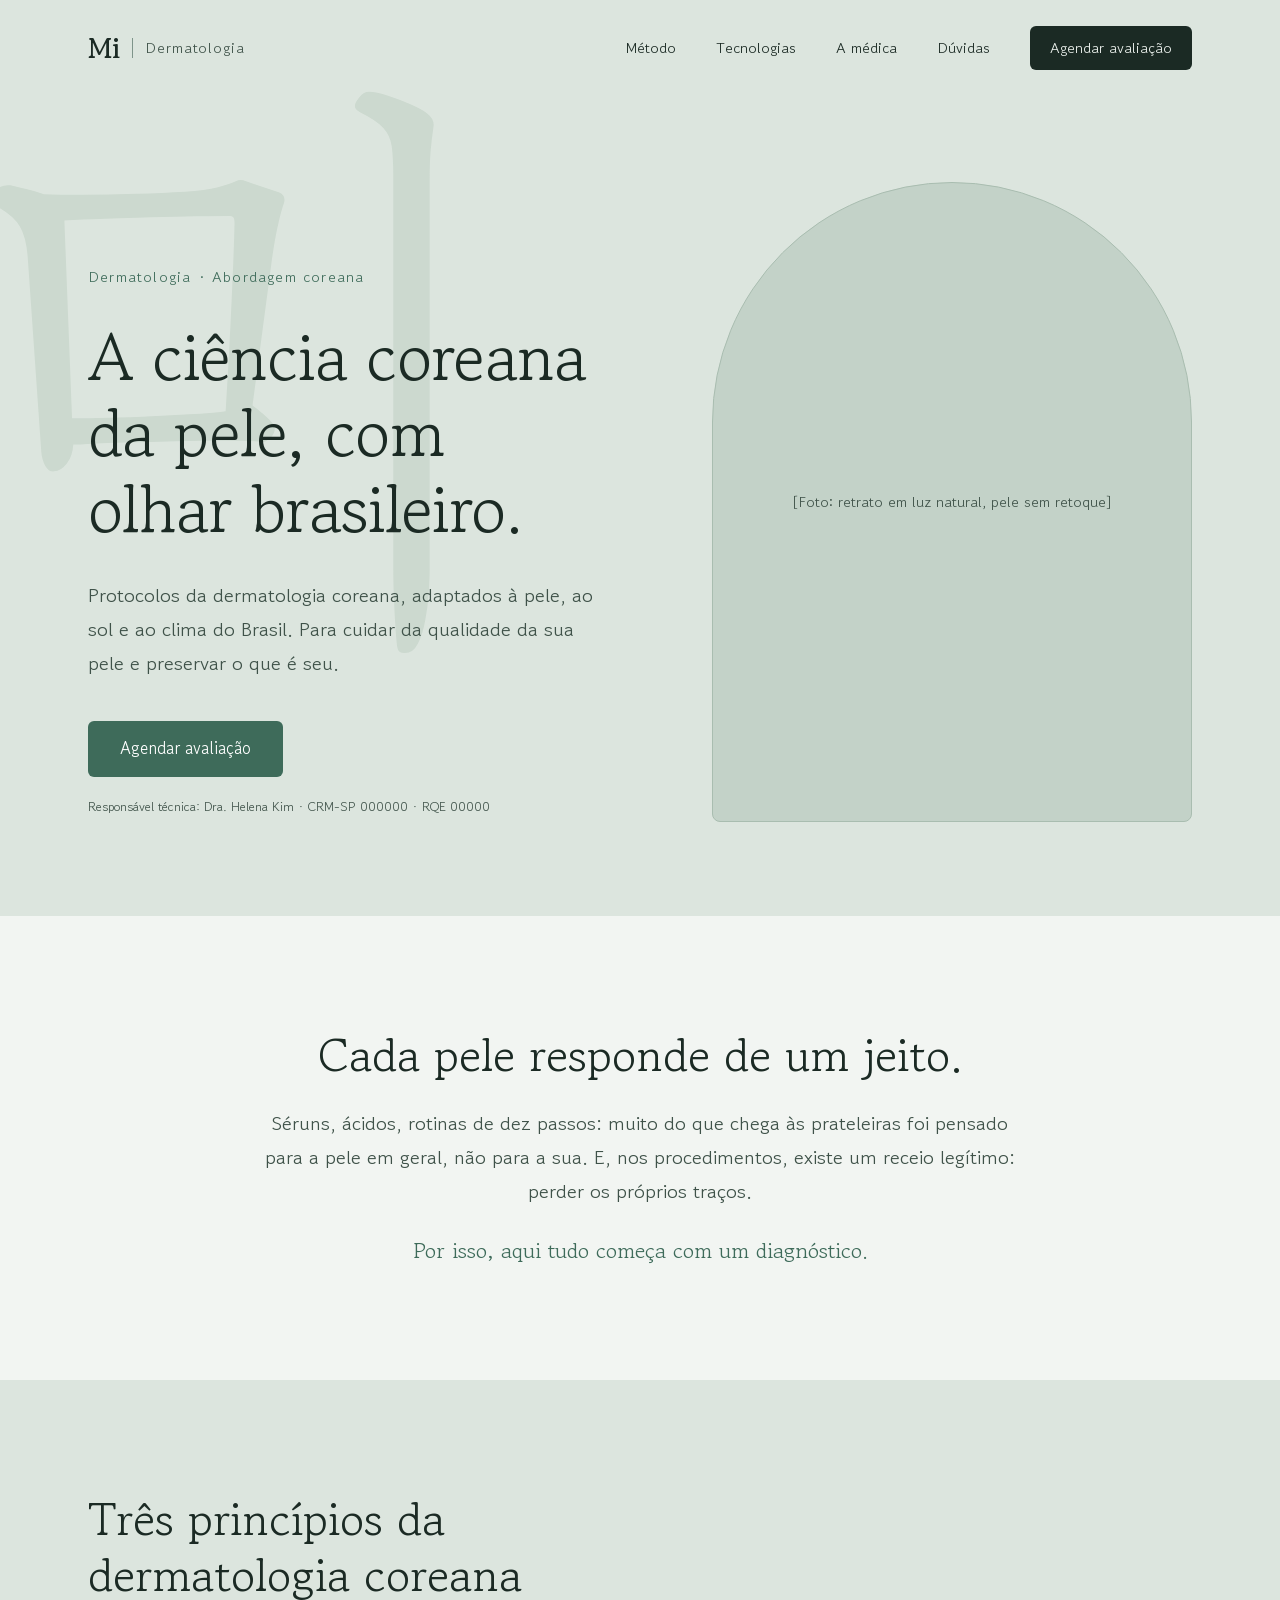
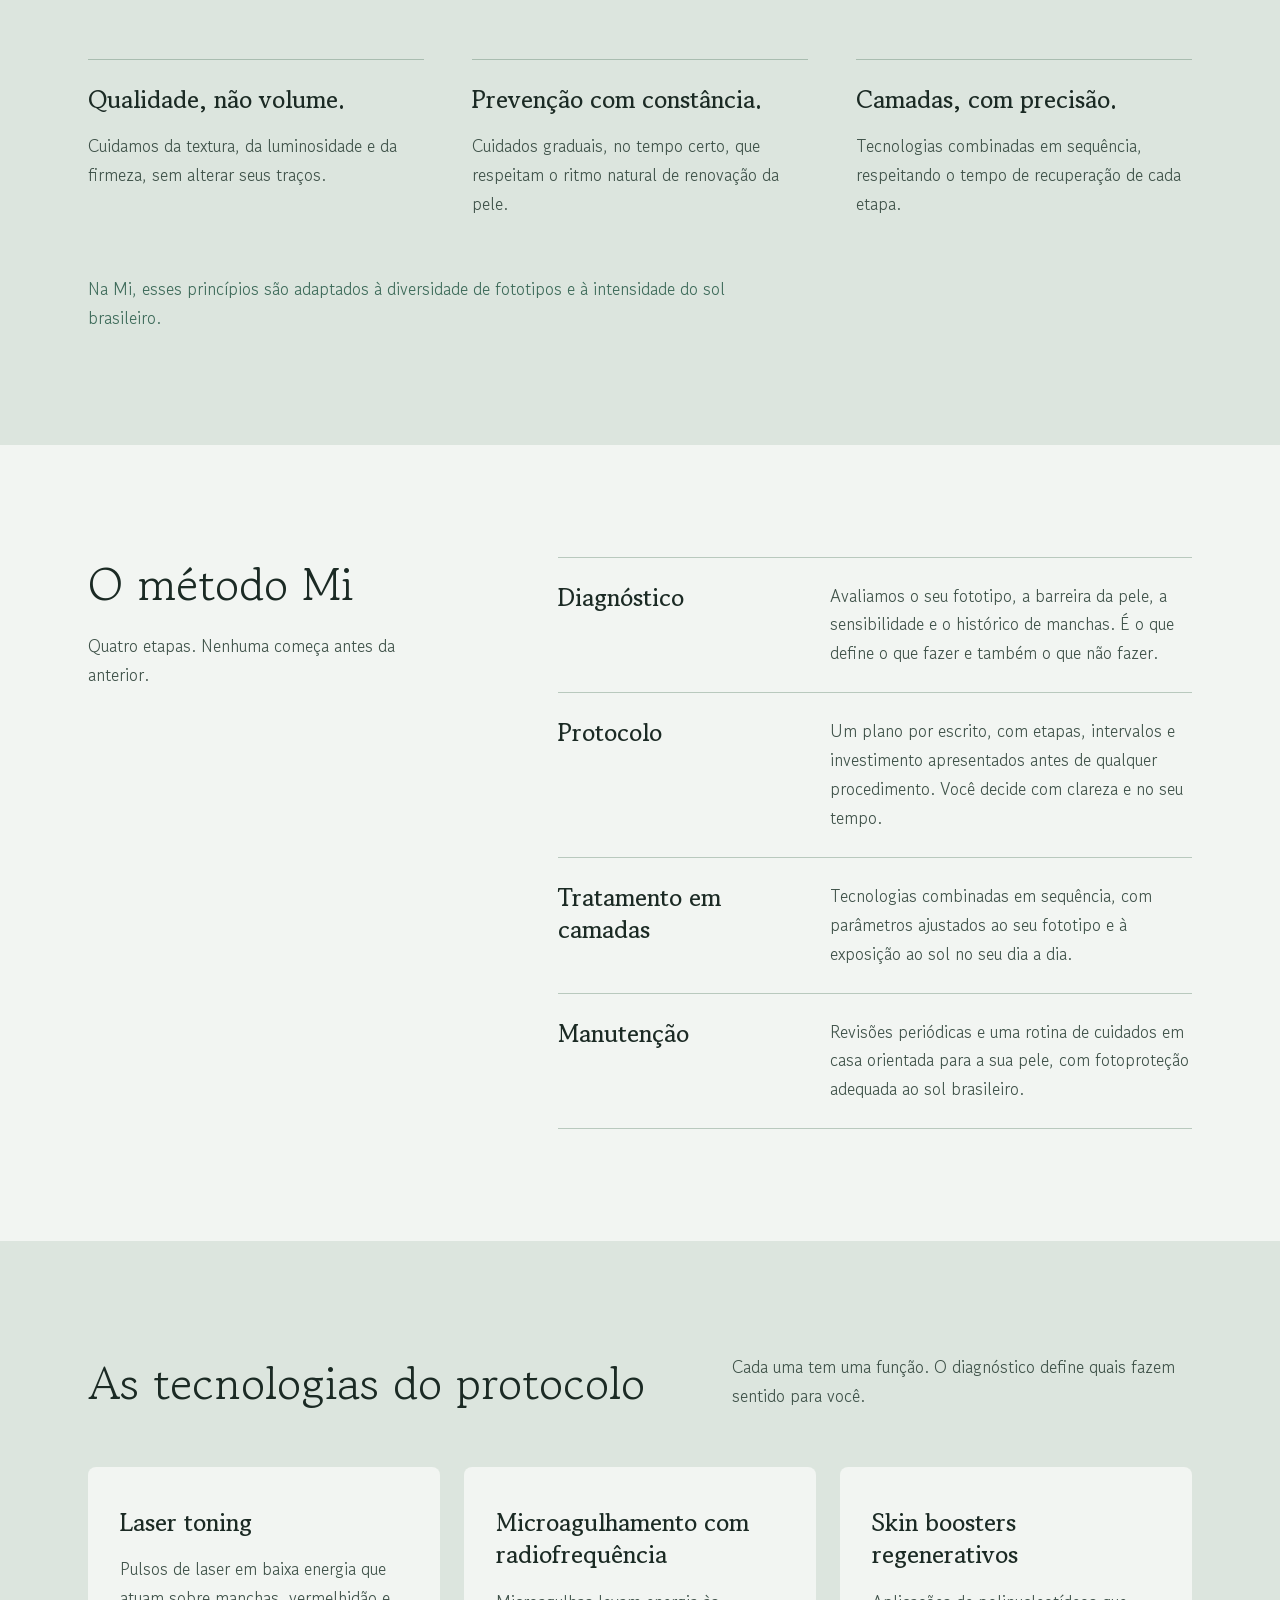
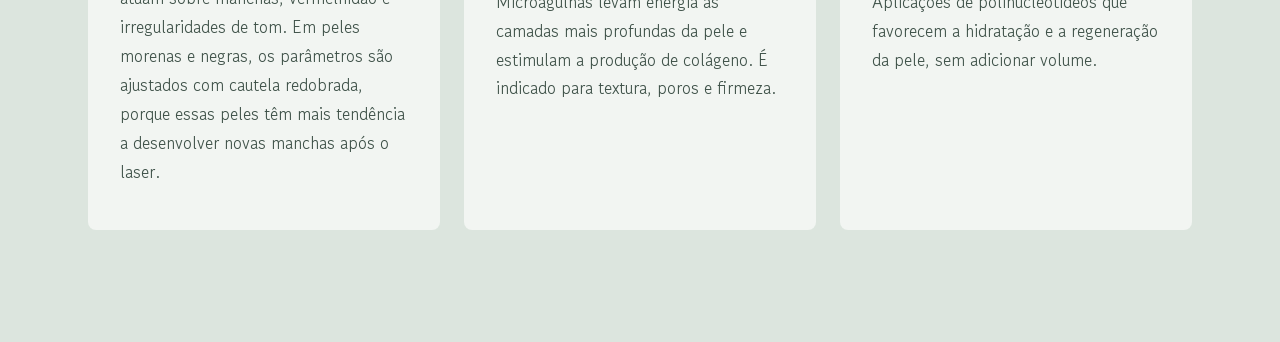
==== index.html @ 8cf1fdaa "Seção Tecnologias Co-Authored-By: Claude Opus 5.5 <noreply@anthropic.com> Claude-Session: https://cl" ====
<!doctype html>
<html lang="pt-BR">
<head>
  <meta charset="utf-8">
  <meta name="viewport" content="width=device-width, initial-scale=1">
  <title>Mi Dermatologia</title>
  <link rel="preconnect" href="https://fonts.googleapis.com">
  <link rel="preconnect" href="https://fonts.gstatic.com" crossorigin>
  <link rel="stylesheet" href="https://fonts.googleapis.com/css2?family=Gowun+Batang:wght@400;700&family=Gowun+Dodum&display=swap">
  <link rel="stylesheet" href="css/tokens.css">
  <link rel="stylesheet" href="css/main.css">
</head>
<body>
  <span class="glyph" aria-hidden="true">미</span>

  <header id="topo" class="site-header">
    <a class="logo" href="#topo" aria-label="Mi Dermatologia, voltar ao topo">
      <span class="logo__mi">Mi</span>
      <span class="logo__rule"></span>
      <span class="logo__name">Dermatologia</span>
    </a>
    <nav class="site-nav" aria-label="Principal">
      <a class="site-nav__link" href="#metodo">Método</a>
      <a class="site-nav__link" href="#tecnologias">Tecnologias</a>
      <a class="site-nav__link" href="#medica">A médica</a>
      <a class="site-nav__link" href="#duvidas">Dúvidas</a>
      <a class="button button--menu" href="https://wa.me/5500000000000?text=Ol%C3%A1!%20Gostaria%20de%20agendar%20uma%20avalia%C3%A7%C3%A3o%20de%20pele." target="_blank" rel="noopener">Agendar avaliação</a>
    </nav>
  </header>

  <main>
    <section id="inicio" class="hero">
      <div class="hero__text">
        <p class="eyebrow">Dermatologia · Abordagem coreana</p>
        <h1 class="hero__title">A ciência coreana da pele, com olhar brasileiro.</h1>
        <p class="lead">Protocolos da dermatologia coreana, adaptados à pele, ao sol e ao clima do Brasil. Para cuidar da qualidade da sua pele e preservar o que é seu.</p>
        <div class="hero__action">
          <a class="button button--primary" href="https://wa.me/5500000000000?text=Ol%C3%A1!%20Gostaria%20de%20agendar%20uma%20avalia%C3%A7%C3%A3o%20de%20pele." target="_blank" rel="noopener">Agendar avaliação</a>
          <p class="caption">Responsável técnica: Dra. Helena Kim · CRM-SP 000000 · RQE 00000</p>
        </div>
      </div>
      <div class="arch arch--hero">
        <p class="arch__placeholder">[Foto: retrato em luz natural, pele sem retoque]</p>
      </div>
    </section>

    <section id="tensao" class="section section--alt tension">
      <h2 class="section-title">Cada pele responde de um jeito.</h2>
      <p class="lead">Séruns, ácidos, rotinas de dez passos: muito do que chega às prateleiras foi pensado para a pele em geral, não para a sua. E, nos procedimentos, existe um receio legítimo: perder os próprios traços.</p>
      <p class="closing">Por isso, aqui tudo começa com um diagnóstico.</p>
    </section>

    <section id="filosofia" class="section philosophy">
      <h2 class="section-title philosophy__title">Três princípios da dermatologia coreana</h2>
      <div class="principles">
        <div class="principle">
          <h3 class="item-title">Qualidade, não volume.</h3>
          <p class="body-muted">Cuidamos da textura, da luminosidade e da firmeza, sem alterar seus traços.</p>
        </div>
        <div class="principle">
          <h3 class="item-title">Prevenção com constância.</h3>
          <p class="body-muted">Cuidados graduais, no tempo certo, que respeitam o ritmo natural de renovação da pele.</p>
        </div>
        <div class="principle">
          <h3 class="item-title">Camadas, com precisão.</h3>
          <p class="body-muted">Tecnologias combinadas em sequência, respeitando o tempo de recuperação de cada etapa.</p>
        </div>
      </div>
      <p class="philosophy__note">Na Mi, esses princípios são adaptados à diversidade de fototipos e à intensidade do sol brasileiro.</p>
    </section>

    <section id="metodo" class="section section--alt split-section">
      <div class="section-head">
        <h2 class="section-title">O método Mi</h2>
        <p class="body-muted">Quatro etapas. Nenhuma começa antes da anterior.</p>
      </div>
      <ol class="step-list step-list--split">
        <li class="step">
          <h3 class="item-title">Diagnóstico</h3>
          <p class="body-muted">Avaliamos o seu fototipo, a barreira da pele, a sensibilidade e o histórico de manchas. É o que define o que fazer e também o que não fazer.</p>
        </li>
        <li class="step">
          <h3 class="item-title">Protocolo</h3>
          <p class="body-muted">Um plano por escrito, com etapas, intervalos e investimento apresentados antes de qualquer procedimento. Você decide com clareza e no seu tempo.</p>
        </li>
        <li class="step">
          <h3 class="item-title">Tratamento em camadas</h3>
          <p class="body-muted">Tecnologias combinadas em sequência, com parâmetros ajustados ao seu fototipo e à exposição ao sol no seu dia a dia.</p>
        </li>
        <li class="step">
          <h3 class="item-title">Manutenção</h3>
          <p class="body-muted">Revisões periódicas e uma rotina de cuidados em casa orientada para a sua pele, com fotoproteção adequada ao sol brasileiro.</p>
        </li>
      </ol>
    </section>

    <section id="tecnologias" class="section technologies">
      <div class="section-head section-head--row">
        <h2 class="section-title">As tecnologias do protocolo</h2>
        <p class="body-muted">Cada uma tem uma função. O diagnóstico define quais fazem sentido para você.</p>
      </div>
      <div class="cards">
        <article class="card">
          <h3 class="item-title">Laser toning</h3>
          <p class="body-muted">Pulsos de laser em baixa energia que atuam sobre manchas, vermelhidão e irregularidades de tom. Em peles morenas e negras, os parâmetros são ajustados com cautela redobrada, porque essas peles têm mais tendência a desenvolver novas manchas após o laser.</p>
        </article>
        <article class="card">
          <h3 class="item-title">Microagulhamento com radiofrequência</h3>
          <p class="body-muted">Microagulhas levam energia às camadas mais profundas da pele e estimulam a produção de colágeno. É indicado para textura, poros e firmeza.</p>
        </article>
        <article class="card">
          <h3 class="item-title">Skin boosters regenerativos</h3>
          <p class="body-muted">Aplicações de polinucleotídeos que favorecem a hidratação e a regeneração da pele, sem adicionar volume.</p>
        </article>
      </div>
    </section>
  </main>
</body>
</html>
---- css/tokens.css ----
/* Tokens do design system Mi Dermatologia.
   Fonte única dos valores: use sempre estas variáveis, nunca valores soltos no CSS. */

:root {
  /* Cores */
  --celadon-100: #dce5de;
  --celadon-050: #f2f5f2;
  --celadon-200: #ccd9cf;
  --celadon-300: #c3d2c8;
  --line-strong: #a9bdb0;
  --line: #b9c9be;
  --sage-500: #7e948a;
  --ink: #1b2a24;
  --ink-muted: #3f5249;
  --accent: #3e6b5a;
  --on-accent: #ffffff;
  --ink-inverse: #eef3ef;
  --ink-inverse-muted: #c4d2c9;
  --ink-glyph: #22342c;
  --ink-line: #33473e;

  /* Famílias tipográficas (Google Fonts: Gowun Batang 400/700, Gowun Dodum 400) */
  --font-display: "Gowun Batang", "Nanum Myeongjo", Georgia, serif;
  --font-sans: "Gowun Dodum", "Helvetica Neue", sans-serif;

  /* Espaçamento */
  --space-2: 8px;
  --space-3: 12px;
  --space-4: 16px;
  --space-5: 20px;
  --space-6: 24px;
  --space-8: 32px;
  --space-12: 48px;
  --space-14: 56px;
  --page-gutter-desktop: 88px;
  --page-gutter-mobile: 24px;
  --section-y-desktop: 112px;
  --section-y-mobile: 72px;

  /* Raios */
  --radius-sm: 6px;
  --radius-md: 8px;
  --radius-arch-desktop: 240px;
  --radius-arch-mobile: 171px;

  /* Durações */
  --duration-rise: 1000ms;
  --duration-arch: 1600ms;
  --duration-glyph: 2400ms;

  /* Curvas de easing */
  --ease-out-soft: cubic-bezier(0.22, 1, 0.36, 1);
  --ease-in-out-reveal: cubic-bezier(0.65, 0, 0.35, 1);
}
---- css/main.css ----
/* Layout e componentes da Mi Dermatologia.
   Mobile-first: estilos base = 390px; a partir de 1280px, layout de desktop (1440px).
   O ponto de 1280px é provisório até decidirmos o comportamento em tablet. */

/* Medidas de componentes e tipografia do design system que não estão em tokens.css */
:root {
  --text-hero: 38px;
  --text-section: 32px;
  --text-quote: 19px;
  --text-item: 22px;
  --text-lead: 17px;
  --text-body: 16px;
  --text-eyebrow: 15px;
  --text-caption: 13px;
  --text-button: 17px;
  --text-button-menu: 15px;
  --text-arch-placeholder: 15px;

  --header-height: 72px;
  --logo-mi: 24px;
  --logo-name: 14px;
  --logo-rule-height: 16px;
  --touch-target: 44px;
  --button-height: 52px;
  --button-height-menu: 44px;
  --arch-width: 342px;
  --arch-ratio: 342 / 420;
  --glyph-size: 340px;
  --hero-text-width: 640px;
  --hero-lead-width: 520px;
  --tension-width: 760px;
  --philosophy-title-width: 620px;
  --philosophy-note-width: 700px;
  --step-title-width: 240px;
  --technologies-intro-width: 460px;
  --focus-ring: 2px;

  /* Acima de 1440px o conteúdo fica numa coluna centralizada; o fundo segue a tela toda.
     --page-inline é o padding lateral de cada faixa da página (cabeçalho, seções). */
  --page-max: 1440px;
  --page-offset: max(0px, (100% - var(--page-max)) / 2);
  --page-inline: var(--page-gutter-mobile);
}

@media (min-width: 1280px) {
  :root {
    --text-hero: 66px;
    --text-section: 46px;
    --text-quote: 22px;
    --text-item: 24px;
    --text-lead: 20px;
    --text-body: 17px;

    --header-height: 96px;
    --logo-mi: 28px;
    --logo-name: 15px;
    --logo-rule-height: 20px;
    --button-height: 56px;
    --arch-width: 480px;
    --arch-ratio: 480 / 640;
    --glyph-size: 640px;
    --hero-min-height: 820px;
    --page-inline: calc(var(--page-offset) + var(--page-gutter-desktop));
  }
}

/* Base */
*,
*::before,
*::after {
  box-sizing: border-box;
}

body {
  position: relative;
  margin: 0;
  overflow-x: clip;
  background: var(--celadon-100);
  color: var(--ink);
  font-family: var(--font-sans);
  font-size: var(--text-body);
  line-height: 1.7;
}

h1,
h2,
h3,
p {
  margin: 0;
}

a {
  color: var(--ink);
}

a:hover {
  color: var(--accent);
}

:focus-visible {
  outline: var(--focus-ring) solid var(--ink);
  outline-offset: var(--space-2);
}

/* Glifo 미 decorativo, atrás do cabeçalho e da hero */
.glyph {
  position: absolute;
  top: var(--space-14);
  left: calc(-1 * var(--space-6));
  font-family: var(--font-display);
  font-size: var(--glyph-size);
  line-height: 1;
  color: var(--celadon-200);
  pointer-events: none;
  user-select: none;
}

@media (min-width: 1280px) {
  .glyph {
    top: calc(var(--space-8) + var(--space-2));
    left: calc(var(--page-offset) - (var(--space-8) + var(--space-2)));
  }
}

/* Textos reutilizáveis */
.eyebrow {
  font-size: var(--text-eyebrow);
  line-height: 1.4;
  letter-spacing: 0.08em;
  color: var(--accent);
}

.lead {
  font-size: var(--text-lead);
  line-height: 1.7;
  color: var(--ink-muted);
  text-wrap: pretty;
}

.caption {
  font-size: var(--text-caption);
  line-height: 1.6;
  color: var(--ink-muted);
}

.closing {
  font-family: var(--font-display);
  font-size: var(--text-quote);
  line-height: 1.6;
  color: var(--accent);
}

.body-muted {
  color: var(--ink-muted);
}

/* Título de item (h3): etapas, princípios, tecnologias */
.item-title {
  font-family: var(--font-display);
  font-weight: 700;
  font-size: var(--text-item);
  line-height: 1.35;
}

/* Seções: faixa de largura total com padding vertical e margem lateral da página */
.section {
  padding: var(--section-y-mobile) var(--page-inline);
}

.section--alt {
  background: var(--celadon-050);
}

.section-title {
  font-family: var(--font-display);
  font-weight: 400;
  font-size: var(--text-section);
  line-height: 1.25;
}

@media (min-width: 1280px) {
  .section {
    padding-block: var(--section-y-desktop);
  }

  .section-title {
    line-height: 1.2;
  }
}

/* Botão: principal (hero), menu (cabeçalho) e inverso (CTA final) */
.button {
  display: inline-flex;
  align-items: center;
  justify-content: center;
  min-height: var(--button-height);
  padding: 0 var(--space-8);
  border-radius: var(--radius-sm);
  font-size: var(--text-button);
  text-decoration: none;
}

.button--primary {
  background: var(--accent);
  color: var(--on-accent);
}

.button--primary:hover {
  color: var(--on-accent);
}

.button--menu {
  min-height: var(--button-height-menu);
  padding: 0 var(--space-5);
  background: var(--ink);
  color: var(--ink-inverse);
  font-size: var(--text-button-menu);
}

.button--menu:hover {
  color: var(--ink-inverse);
}

/* Moldura em arco (ArchFrame) */
.arch {
  display: flex;
  align-items: center;
  justify-content: center;
  width: 100%;
  max-width: var(--arch-width);
  aspect-ratio: var(--arch-ratio);
  padding: var(--space-8);
  border: 1px solid var(--line-strong);
  border-radius: var(--radius-arch-mobile) var(--radius-arch-mobile) var(--radius-md) var(--radius-md);
  background: var(--celadon-300);
}

.arch__placeholder {
  font-size: var(--text-arch-placeholder);
  line-height: 1.6;
  text-align: center;
  color: var(--ink-muted);
}

@media (min-width: 1280px) {
  .arch {
    flex-shrink: 0;
    padding: var(--space-12);
    border-radius: var(--radius-arch-desktop) var(--radius-arch-desktop) var(--radius-md) var(--radius-md);
  }
}

/* Cabeçalho */
.site-header {
  position: relative;
  display: flex;
  align-items: center;
  justify-content: space-between;
  min-height: var(--header-height);
  padding: 0 var(--page-inline);
}

.logo {
  display: inline-flex;
  align-items: center;
  gap: var(--space-3);
  min-height: var(--touch-target);
  text-decoration: none;
}

.logo__mi {
  font-family: var(--font-display);
  font-weight: 700;
  font-size: var(--logo-mi);
  line-height: 1;
}

.logo__rule {
  width: 1px;
  height: var(--logo-rule-height);
  background: var(--sage-500);
}

.logo__name {
  font-size: var(--logo-name);
  letter-spacing: 0.06em;
  color: var(--ink-muted);
}

/* No mobile, a navegação fica escondida até o passo do menu */
.site-nav {
  display: none;
}

.site-nav__link {
  display: inline-flex;
  align-items: center;
  min-height: var(--touch-target);
  font-size: var(--text-button-menu);
  text-decoration: none;
}

@media (min-width: 1280px) {
  .site-header {
    padding: 0 var(--page-inline);
  }

  .site-nav {
    display: flex;
    align-items: center;
    gap: calc(var(--space-8) + var(--space-2));
  }
}

/* Hero */
.hero {
  position: relative;
  display: flex;
  flex-direction: column;
  gap: var(--space-6);
  padding: var(--space-12) var(--page-inline) calc(var(--space-14) + var(--space-2));
}

.hero__text {
  display: flex;
  flex-direction: column;
  gap: var(--space-6);
}

.hero__title {
  font-family: var(--font-display);
  font-weight: 400;
  font-size: var(--text-hero);
  line-height: 1.2;
  text-wrap: balance;
}

.hero__action {
  display: flex;
  flex-direction: column;
  gap: var(--space-3);
}

.hero__action .button {
  width: 100%;
}

.hero__action .caption {
  text-align: center;
}

.arch--hero {
  margin-top: var(--space-4);
}

@media (min-width: 1280px) {
  .hero {
    flex-direction: row;
    align-items: center;
    justify-content: space-between;
    gap: calc(var(--space-12) + var(--space-8));
    min-height: var(--hero-min-height);
    padding: calc(var(--space-14) + var(--space-2)) var(--page-inline) var(--section-y-mobile);
  }

  .hero__text {
    gap: var(--space-8);
    max-width: var(--hero-text-width);
    padding-top: calc(var(--space-12) + var(--space-8));
  }

  .hero__title {
    line-height: 1.15;
    letter-spacing: -0.01em;
  }

  .hero .lead {
    max-width: var(--hero-lead-width);
  }

  .hero__action {
    align-items: flex-start;
    gap: var(--space-5);
    padding-top: var(--space-2);
  }

  .hero__action .button {
    width: auto;
  }

  .hero__action .caption {
    text-align: left;
  }

  .arch--hero {
    margin-top: 0;
  }
}

/* Tensão: bloco de texto único; centralizado no desktop */
.tension {
  display: flex;
  flex-direction: column;
  gap: var(--space-5);
}

@media (min-width: 1280px) {
  .tension {
    align-items: center;
    gap: var(--space-6);
    text-align: center;
  }

  .tension > * {
    max-width: var(--tension-width);
  }
}

/* Filosofia: três princípios, cada um com fio superior; em colunas no desktop */
.philosophy {
  display: flex;
  flex-direction: column;
  gap: var(--space-8);
}

.principles {
  display: grid;
  gap: var(--space-6);
}

.principle {
  display: flex;
  flex-direction: column;
  gap: var(--space-3);
  padding-top: var(--space-5);
  border-top: 1px solid var(--line-strong);
}

.philosophy__note {
  color: var(--accent);
}

@media (min-width: 1280px) {
  .philosophy {
    gap: var(--space-14);
  }

  .philosophy__title {
    max-width: var(--philosophy-title-width);
  }

  .principles {
    grid-template-columns: repeat(3, minmax(0, 1fr));
    gap: var(--space-12);
  }

  .principle {
    gap: var(--space-4);
    padding-top: var(--space-6);
  }

  .philosophy__note {
    max-width: var(--philosophy-note-width);
  }
}

/* Seção dividida (método, perguntas): título nas colunas 1–4, conteúdo nas 6–12 */
.split-section {
  display: flex;
  flex-direction: column;
  gap: var(--space-8);
}

.section-head {
  display: flex;
  flex-direction: column;
  gap: var(--space-3);
}

@media (min-width: 1280px) {
  .split-section {
    display: grid;
    grid-template-columns: repeat(12, minmax(0, 1fr));
    column-gap: var(--space-6);
  }

  .split-section > .section-head {
    grid-column: 1 / span 4;
    gap: var(--space-5);
  }

  .split-section > :last-child {
    grid-column: 6 / span 7;
  }
}

/* StepList: itens separados por fios finos; a ordem vem da sequência, sem números */
.step-list {
  margin: 0;
  padding: 0;
  list-style: none;
  border-bottom: 1px solid var(--line);
}

.step {
  display: flex;
  flex-direction: column;
  gap: var(--space-3);
  padding: var(--space-5) 0;
  border-top: 1px solid var(--line);
}

@media (min-width: 1280px) {
  .step {
    gap: var(--space-4);
    padding: var(--space-6) 0;
  }

  /* Método: título e texto lado a lado */
  .step-list--split .step {
    display: grid;
    grid-template-columns: var(--step-title-width) minmax(0, 1fr);
    gap: var(--space-8);
  }
}

/* Tecnologias: título e apoio em linha no desktop; cards celadon-050 sem borda */
.technologies {
  display: flex;
  flex-direction: column;
  gap: var(--space-8);
}

.cards {
  display: grid;
  gap: var(--space-4);
}

.card {
  display: flex;
  flex-direction: column;
  gap: var(--space-3);
  padding: var(--space-6) var(--space-6) var(--space-8);
  border-radius: var(--radius-md);
  background: var(--celadon-050);
}

@media (min-width: 1280px) {
  .technologies {
    gap: var(--space-14);
  }

  .section-head--row {
    flex-direction: row;
    align-items: flex-end;
    justify-content: space-between;
    gap: var(--space-12);
  }

  .section-head--row > p {
    max-width: var(--technologies-intro-width);
  }

  .cards {
    grid-template-columns: repeat(3, minmax(0, 1fr));
    gap: var(--space-6);
  }

  .card {
    gap: var(--space-4);
    padding: calc(var(--space-8) + var(--space-2)) var(--space-8) calc(var(--space-8) + var(--space-3));
  }
}
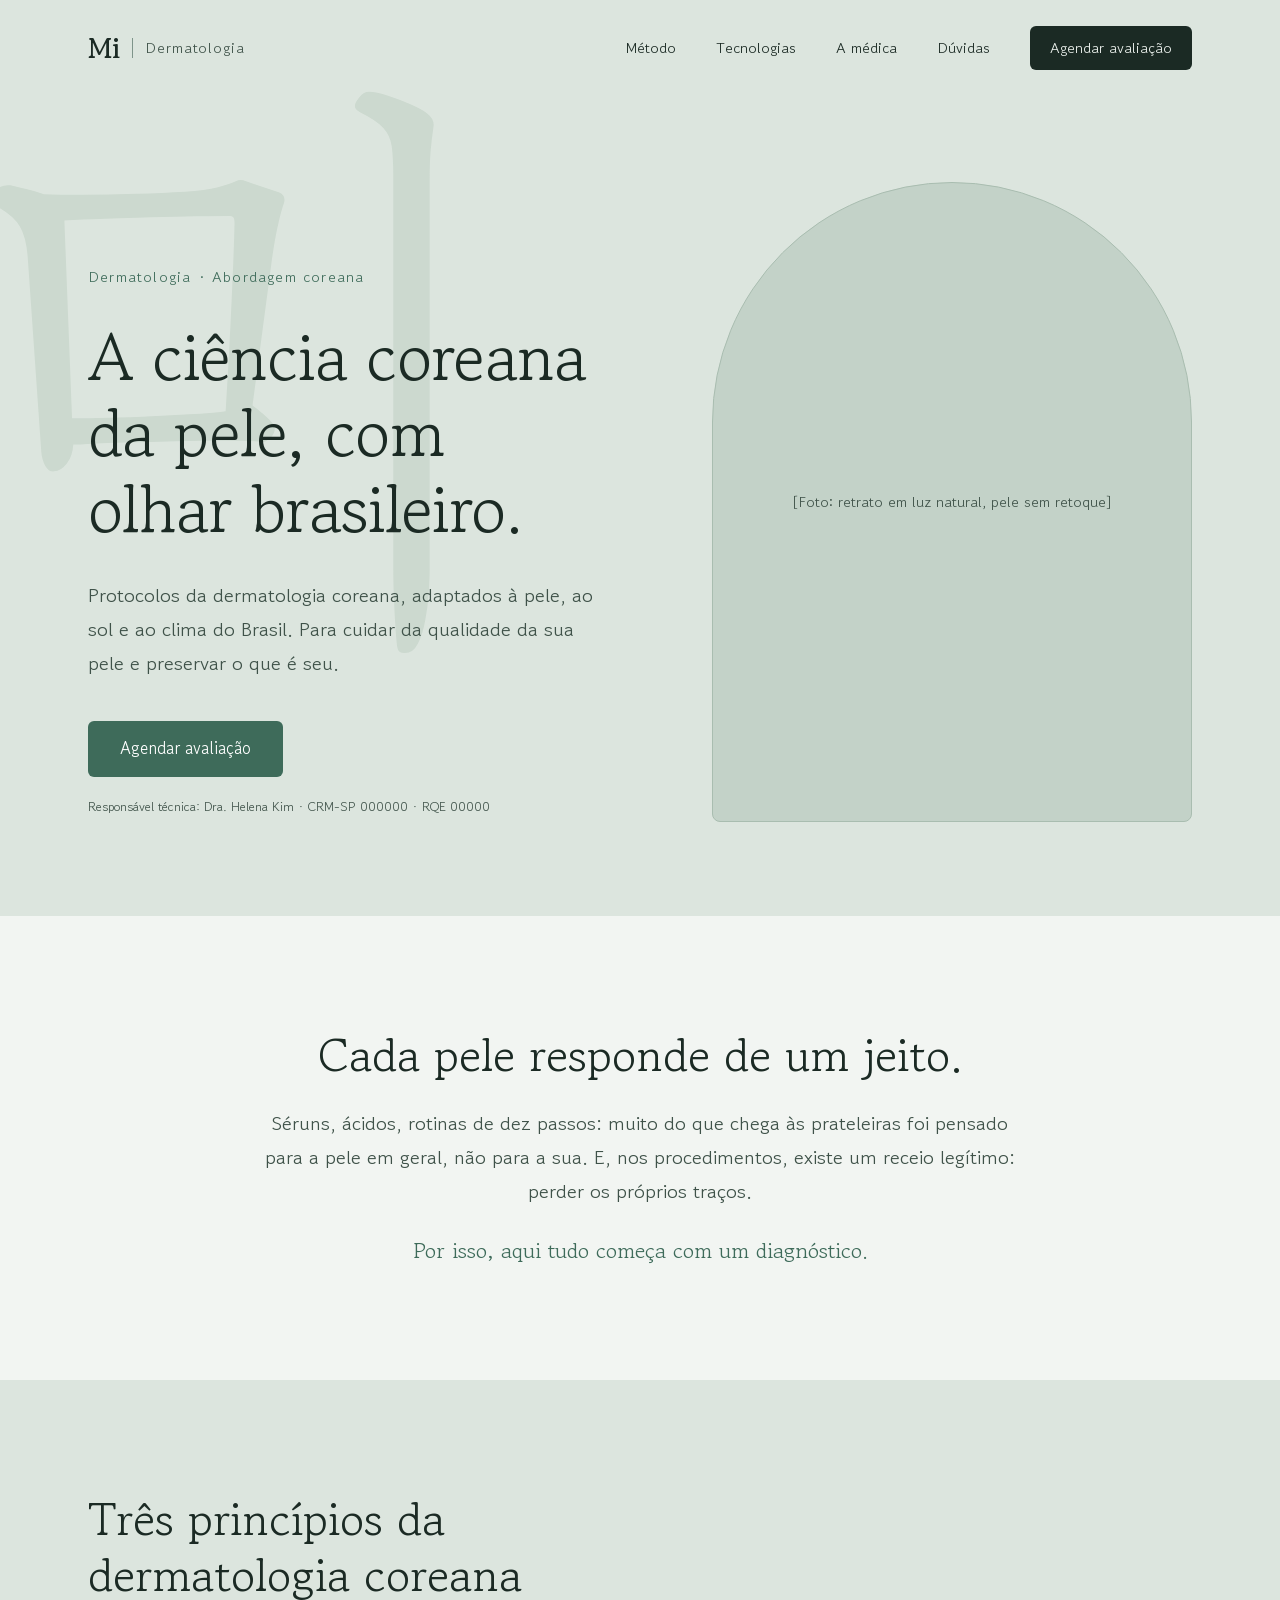
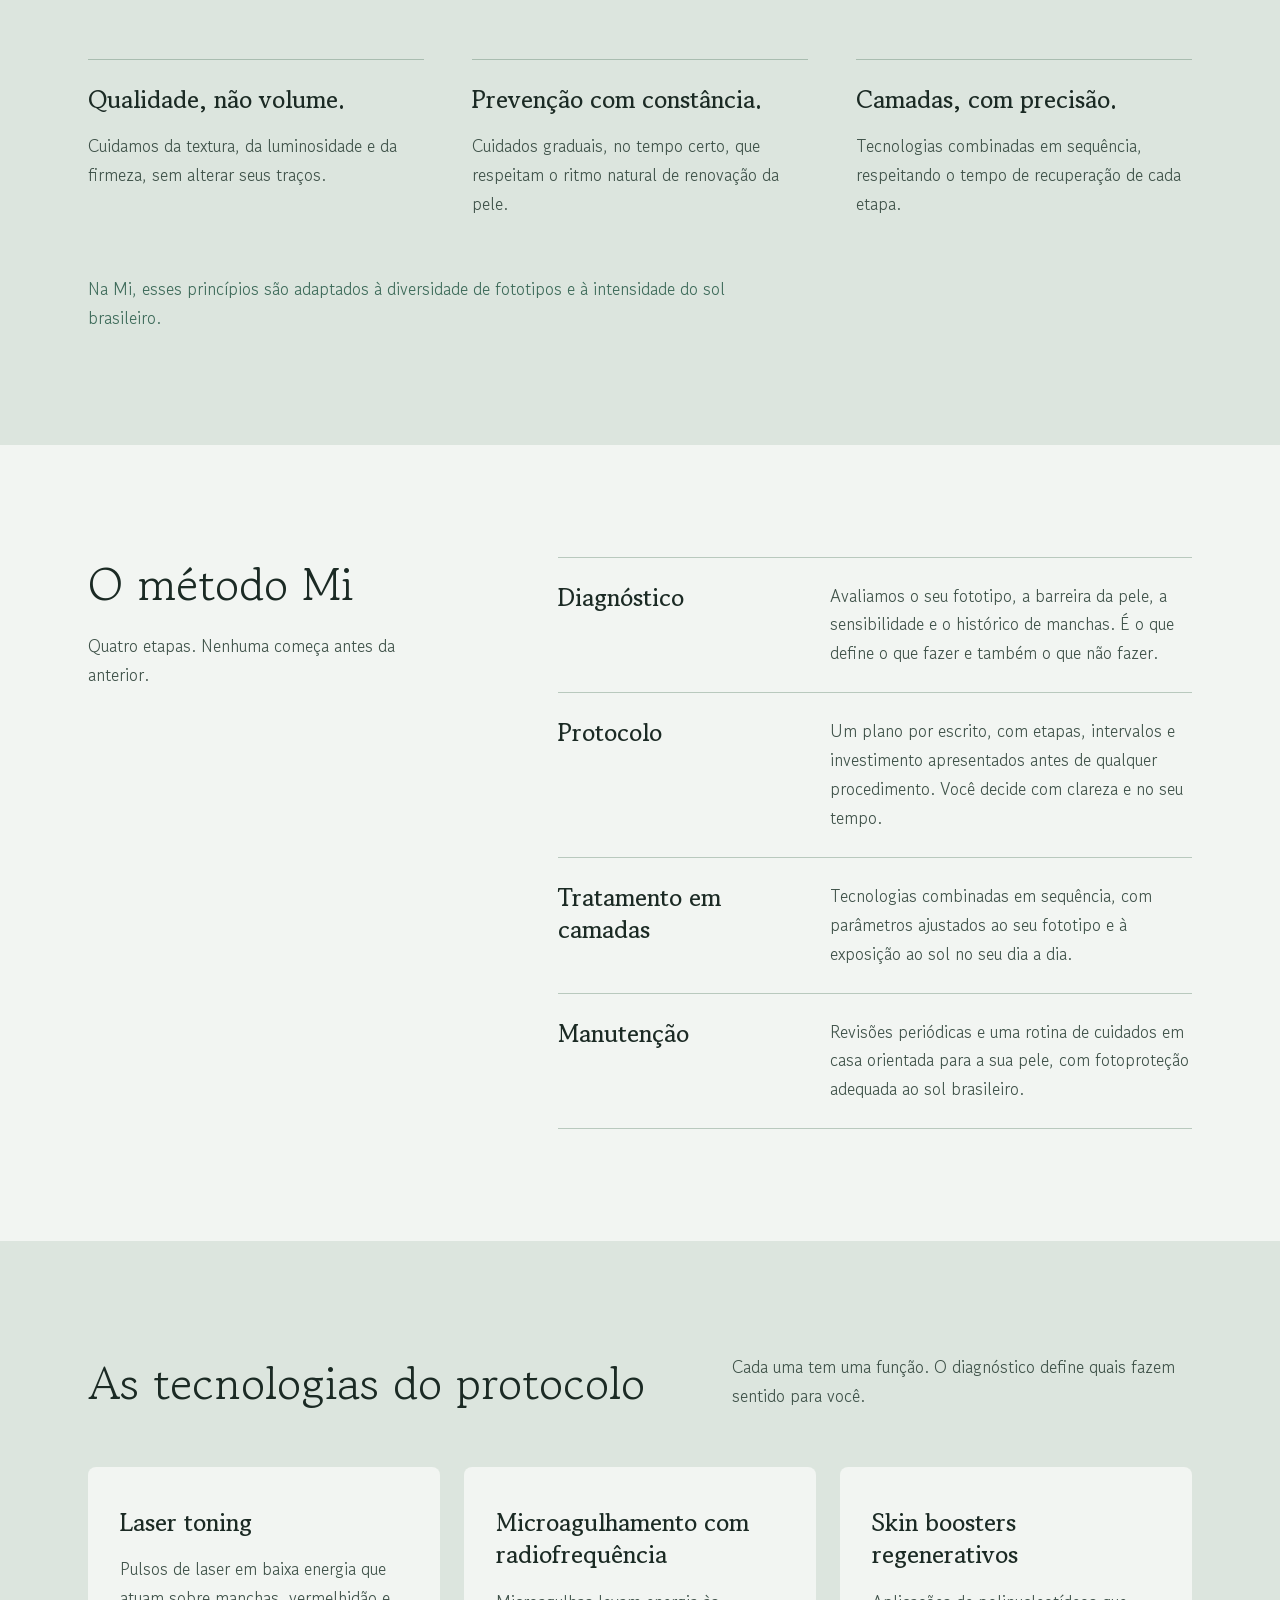
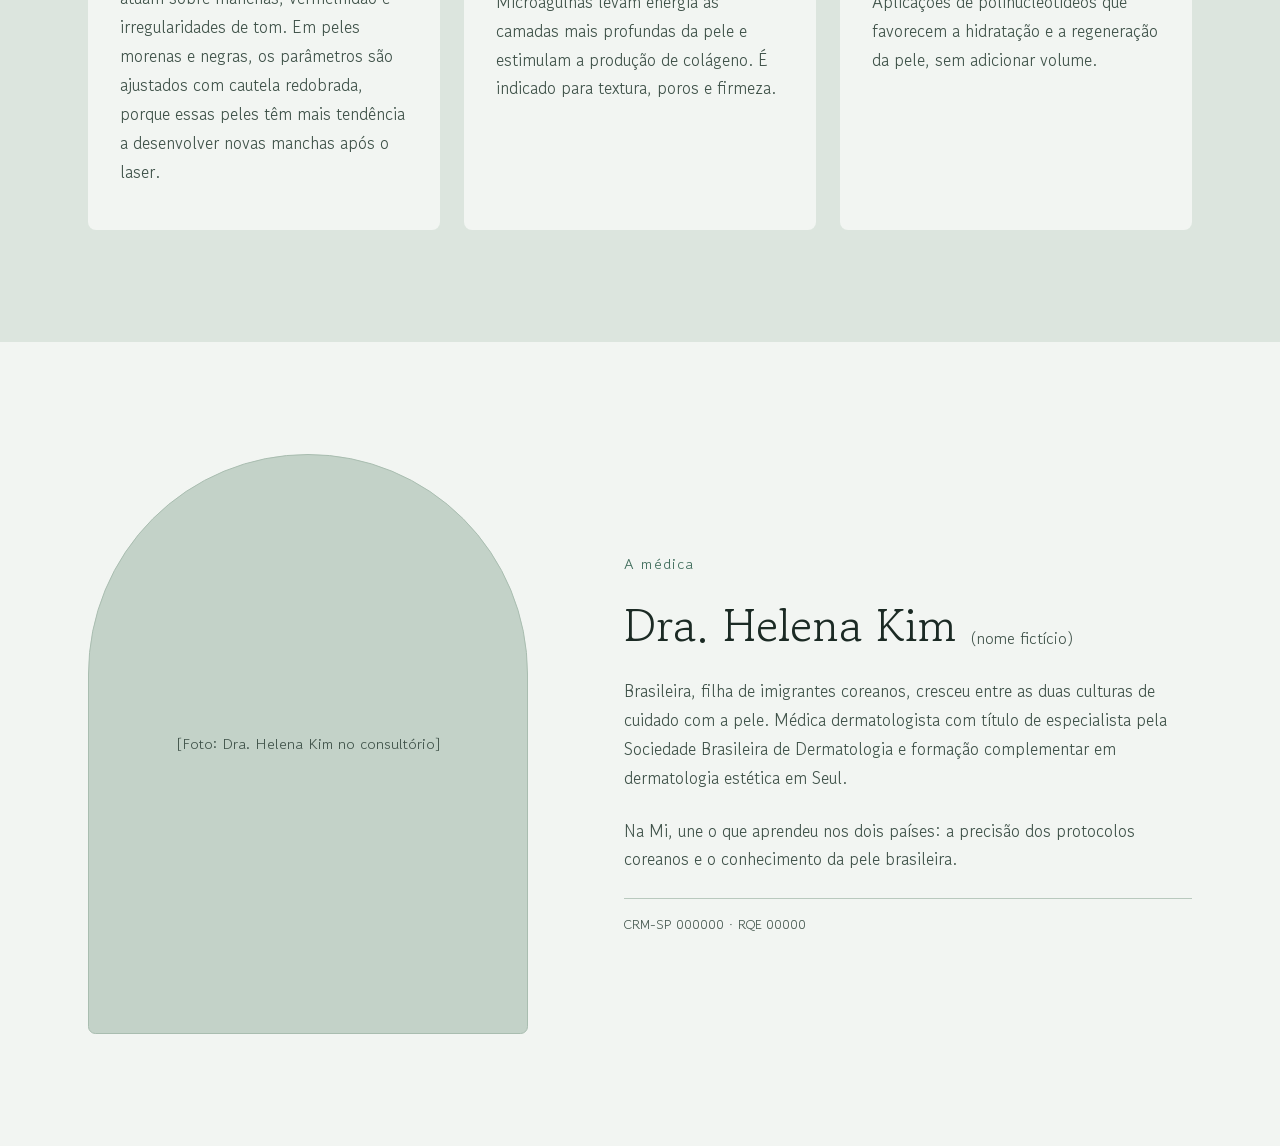
==== commit 8172b5ff: "Seção A médica Co-Authored-By: Claude Opus 5.5 <noreply@anthropic.com> Claude-Session: https://claud" ====
--- a/index.html
+++ b/index.html
@@ -114,6 +114,19 @@
         </article>
       </div>
     </section>
+
+    <section id="medica" class="section section--alt doctor">
+      <div class="arch arch--doctor">
+        <p class="arch__placeholder">[Foto: Dra. Helena Kim no consultório]</p>
+      </div>
+      <div class="doctor__text">
+        <p class="eyebrow">A médica</p>
+        <h2 class="section-title">Dra. Helena Kim <span class="doctor__note">(nome fictício)</span></h2>
+        <p class="body-muted">Brasileira, filha de imigrantes coreanos, cresceu entre as duas culturas de cuidado com a pele. Médica dermatologista com título de especialista pela Sociedade Brasileira de Dermatologia e formação complementar em dermatologia estética em Seul.</p>
+        <p class="body-muted">Na Mi, une o que aprendeu nos dois países: a precisão dos protocolos coreanos e o conhecimento da pele brasileira.</p>
+        <p class="caption doctor__credentials">CRM-SP 000000 · RQE 00000</p>
+      </div>
+    </section>
   </main>
 </body>
 </html>
--- a/css/main.css
+++ b/css/main.css
@@ -33,6 +33,8 @@
   --philosophy-note-width: 700px;
   --step-title-width: 240px;
   --technologies-intro-width: 460px;
+  --doctor-text-width: 620px;
+  --text-note: 14px;
   --focus-ring: 2px;
 
   /* Acima de 1440px o conteúdo fica numa coluna centralizada; o fundo segue a tela toda.
@@ -60,6 +62,7 @@
     --arch-ratio: 480 / 640;
     --glyph-size: 640px;
     --hero-min-height: 820px;
+    --text-note: 16px;
     --page-inline: calc(var(--page-offset) + var(--page-gutter-desktop));
   }
 }
@@ -571,3 +574,46 @@
     padding: calc(var(--space-8) + var(--space-2)) var(--space-8) calc(var(--space-8) + var(--space-3));
   }
 }
+
+/* A médica: foto em arco e texto; lado a lado no desktop */
+.doctor {
+  display: flex;
+  flex-direction: column;
+  gap: var(--space-6);
+}
+
+.doctor__text {
+  display: flex;
+  flex-direction: column;
+  gap: var(--space-4);
+}
+
+.doctor__note {
+  font-family: var(--font-sans);
+  font-size: var(--text-note);
+  color: var(--ink-muted);
+}
+
+.doctor__credentials {
+  padding-top: var(--space-4);
+  border-top: 1px solid var(--line);
+}
+
+@media (min-width: 1280px) {
+  .doctor {
+    flex-direction: row;
+    align-items: center;
+    gap: calc(2 * var(--space-12));
+  }
+
+  /* Arco menor que o da hero: 440 × 580 */
+  .arch--doctor {
+    --arch-width: 440px;
+    --arch-ratio: 440 / 580;
+  }
+
+  .doctor__text {
+    gap: var(--space-6);
+    max-width: var(--doctor-text-width);
+  }
+}
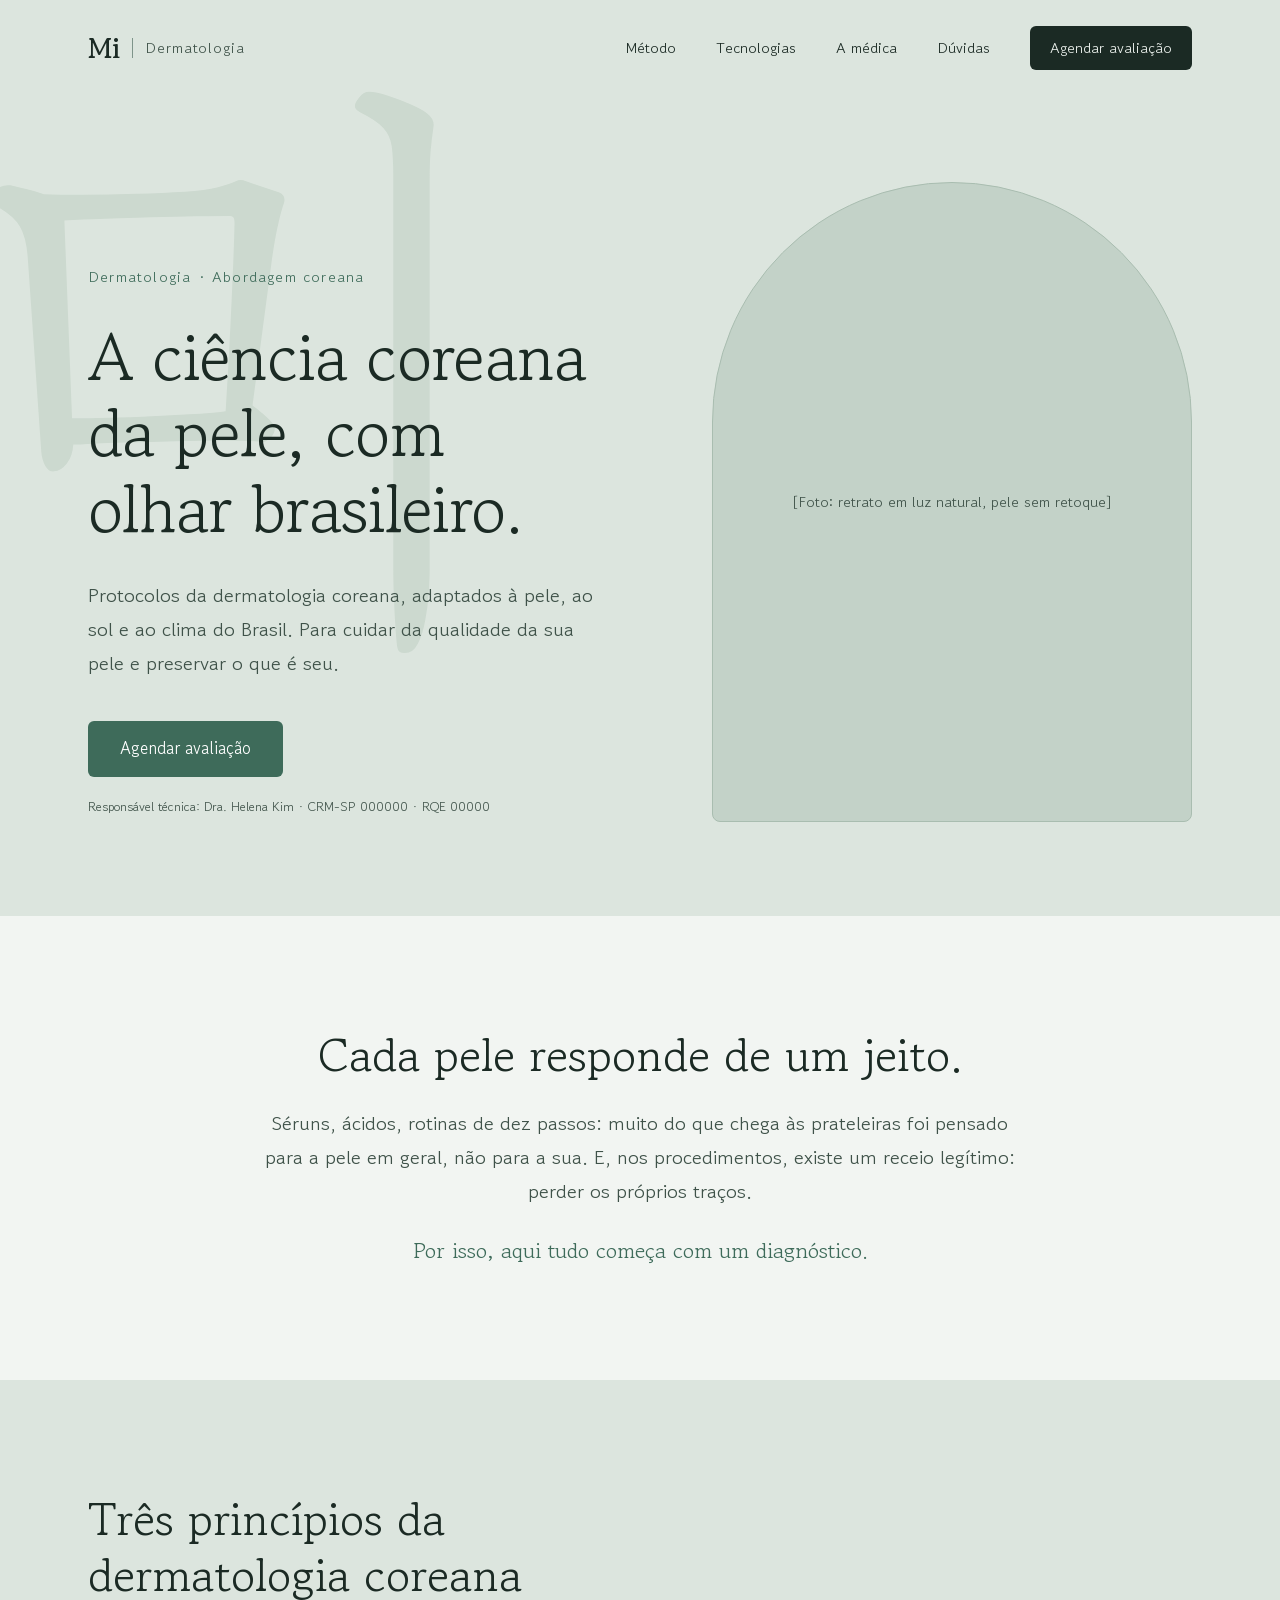
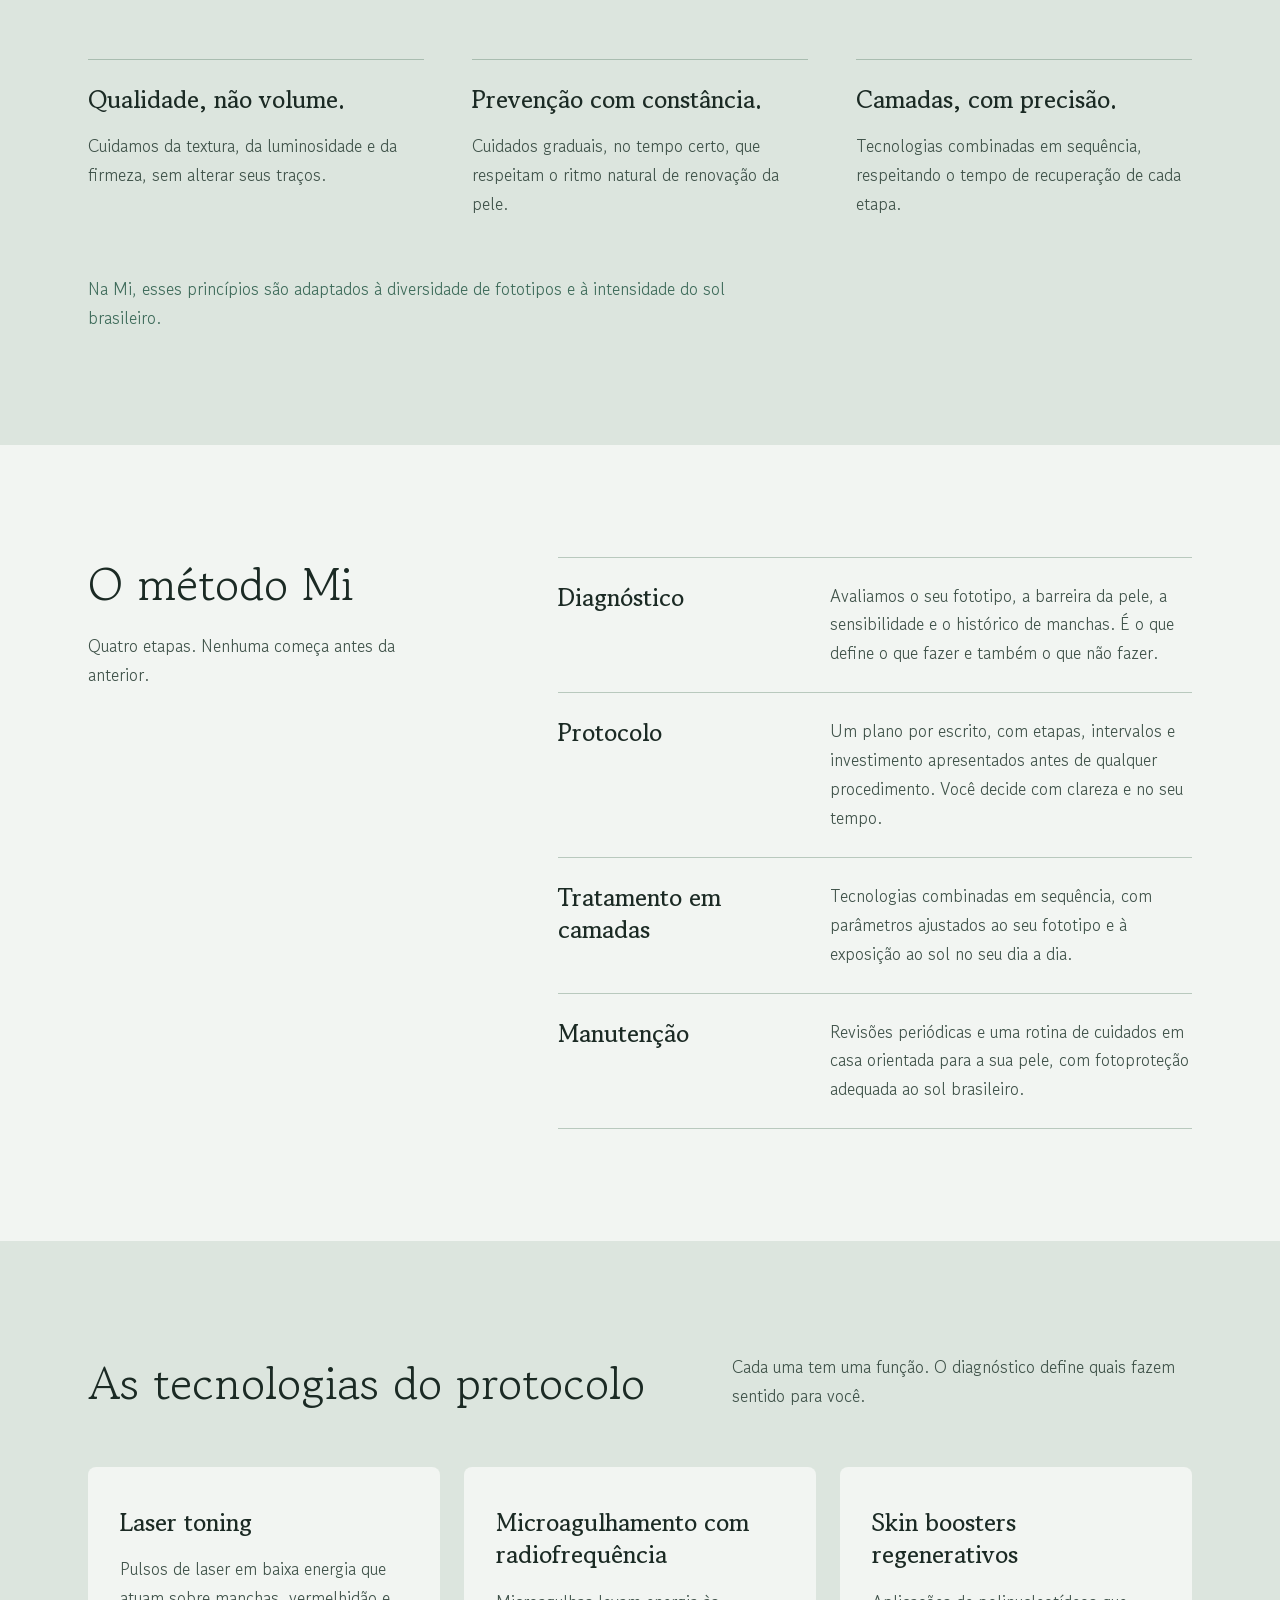
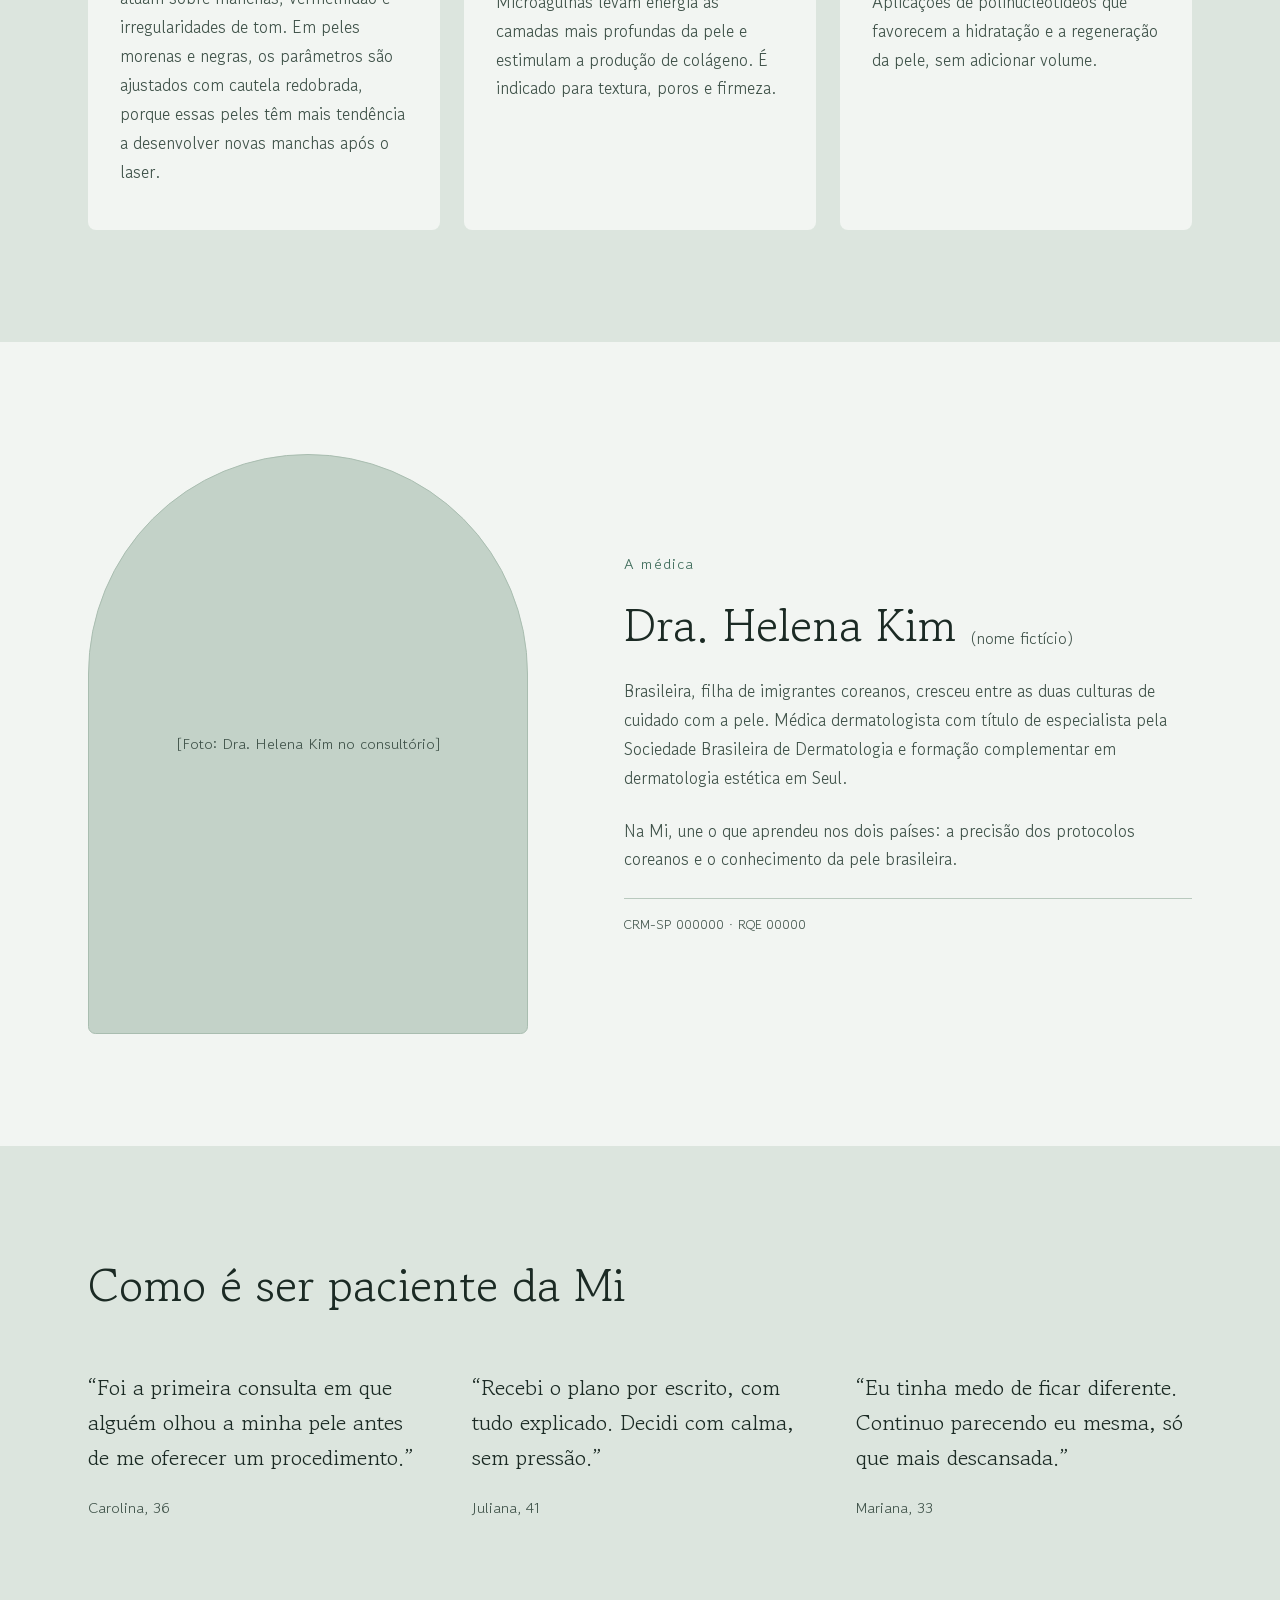
==== commit 4670d930: "Seção Depoimentos Co-Authored-By: Claude Opus 5.5 <noreply@anthropic.com> Claude-Session: https://cl" ====
--- a/index.html
+++ b/index.html
@@ -127,6 +127,25 @@
         <p class="caption doctor__credentials">CRM-SP 000000 · RQE 00000</p>
       </div>
     </section>
+
+    <section id="depoimentos" class="section testimonials">
+      <h2 class="section-title">Como é ser paciente da Mi</h2>
+      <div class="quotes">
+        <figure class="quote">
+          <blockquote class="quote__text">“Foi a primeira consulta em que alguém olhou a minha pele antes de me oferecer um procedimento.”</blockquote>
+          <figcaption class="quote__author">Carolina, 36</figcaption>
+        </figure>
+        <figure class="quote">
+          <blockquote class="quote__text">“Recebi o plano por escrito, com tudo explicado. Decidi com calma, sem pressão.”</blockquote>
+          <figcaption class="quote__author">Juliana, 41</figcaption>
+        </figure>
+        <!-- Pendente de validação com a médica: este depoimento fala de resultado (CFM). -->
+        <figure class="quote">
+          <blockquote class="quote__text">“Eu tinha medo de ficar diferente. Continuo parecendo eu mesma, só que mais descansada.”</blockquote>
+          <figcaption class="quote__author">Mariana, 33</figcaption>
+        </figure>
+      </div>
+    </section>
   </main>
 </body>
 </html>
--- a/css/main.css
+++ b/css/main.css
@@ -617,3 +617,49 @@
     max-width: var(--doctor-text-width);
   }
 }
+
+/* Depoimentos (Quote): frase em Batang, identificação discreta; colunas no desktop */
+.testimonials {
+  display: flex;
+  flex-direction: column;
+  gap: var(--space-8);
+}
+
+.quotes {
+  display: grid;
+  gap: var(--space-8);
+}
+
+.quote {
+  display: flex;
+  flex-direction: column;
+  gap: var(--space-3);
+  margin: 0;
+}
+
+.quote__text {
+  margin: 0;
+  font-family: var(--font-display);
+  font-size: var(--text-quote);
+  line-height: 1.6;
+}
+
+.quote__author {
+  font-size: var(--text-eyebrow);
+  color: var(--ink-muted);
+}
+
+@media (min-width: 1280px) {
+  .testimonials {
+    gap: var(--space-14);
+  }
+
+  .quotes {
+    grid-template-columns: repeat(3, minmax(0, 1fr));
+    gap: var(--space-12);
+  }
+
+  .quote {
+    gap: var(--space-5);
+  }
+}
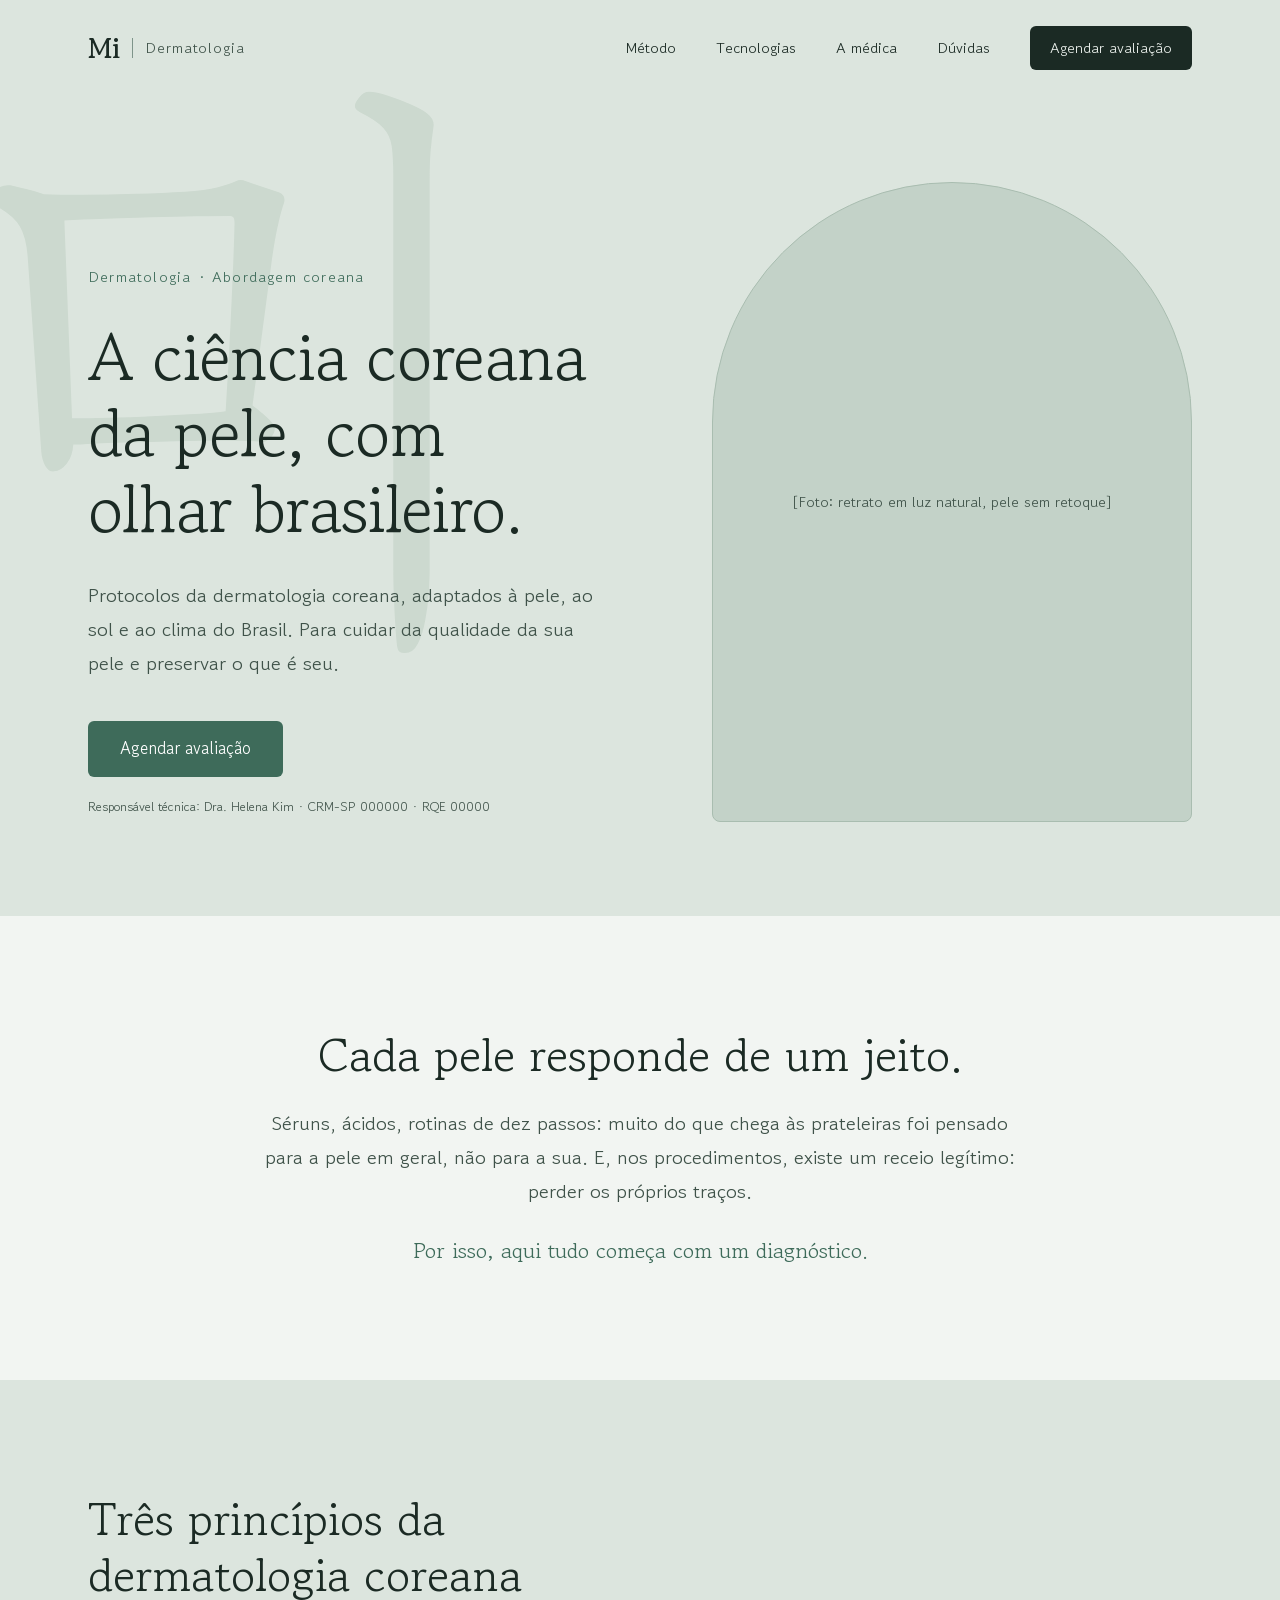
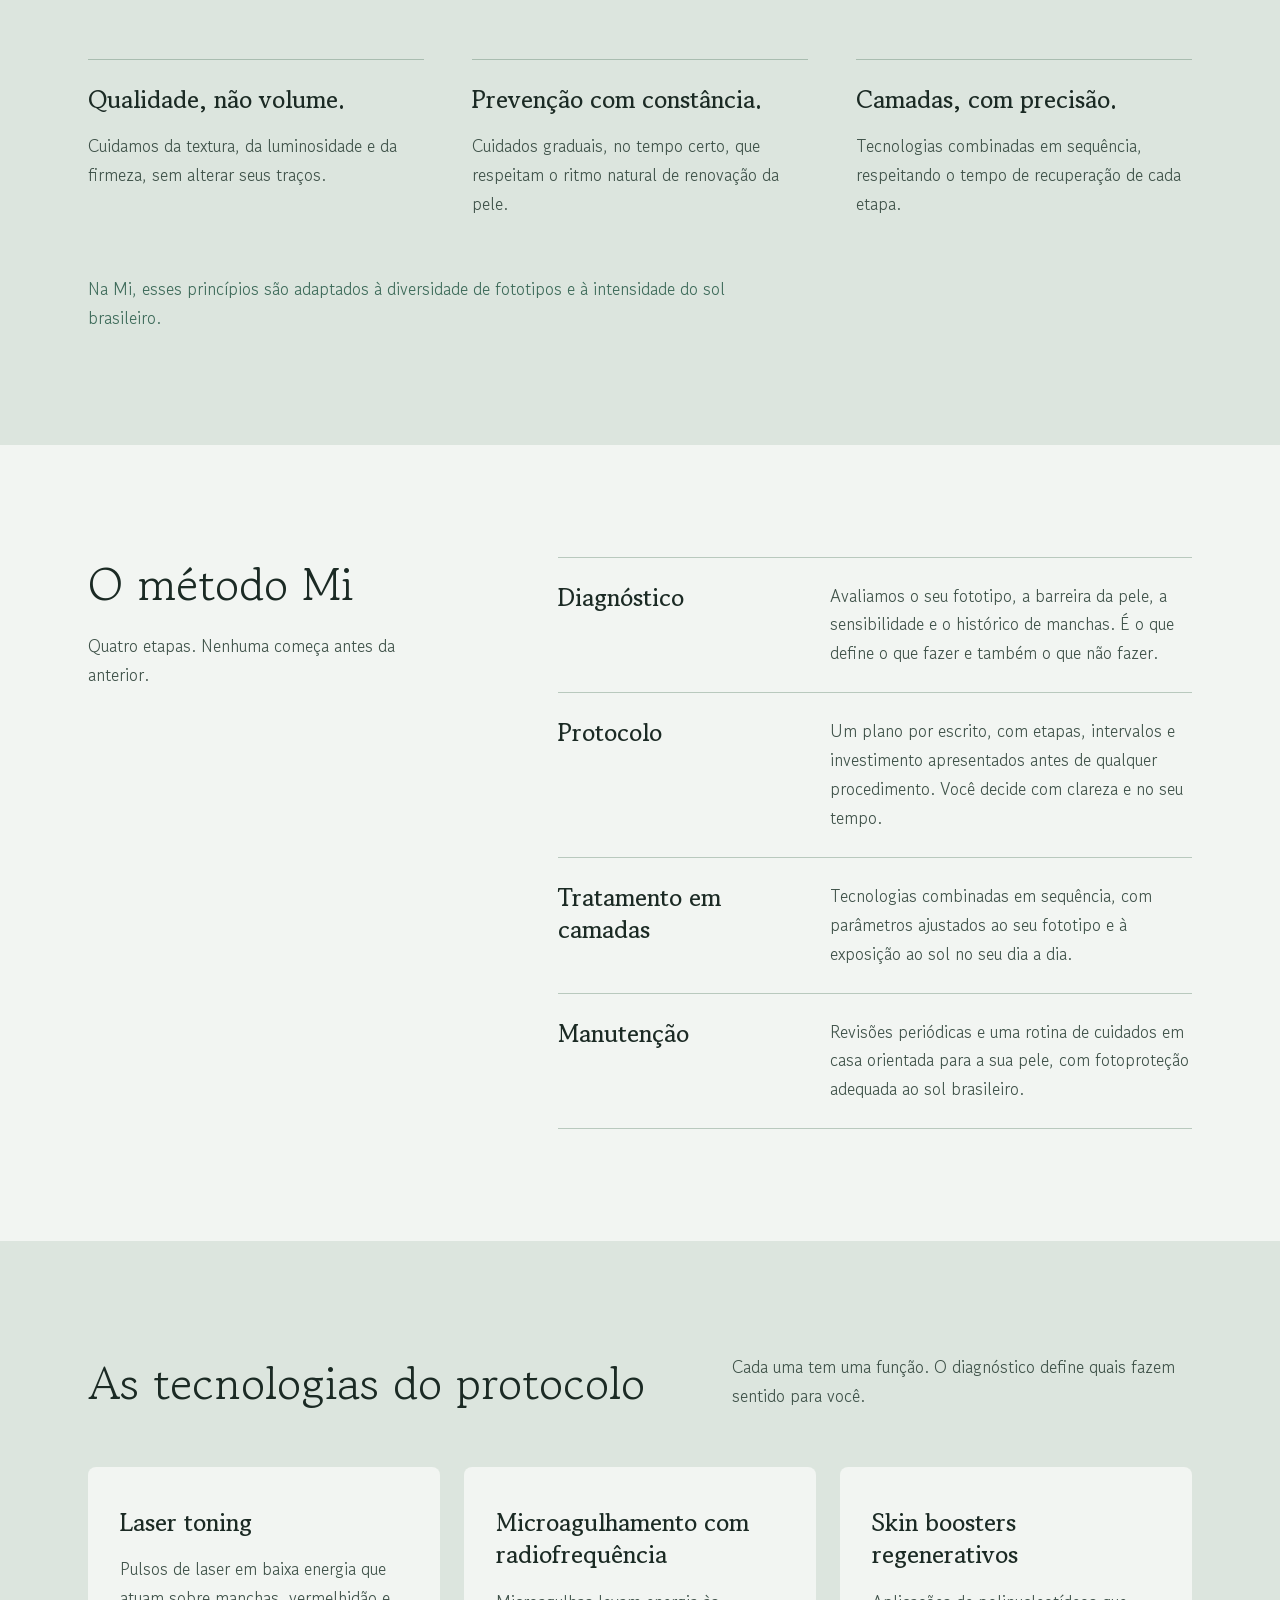
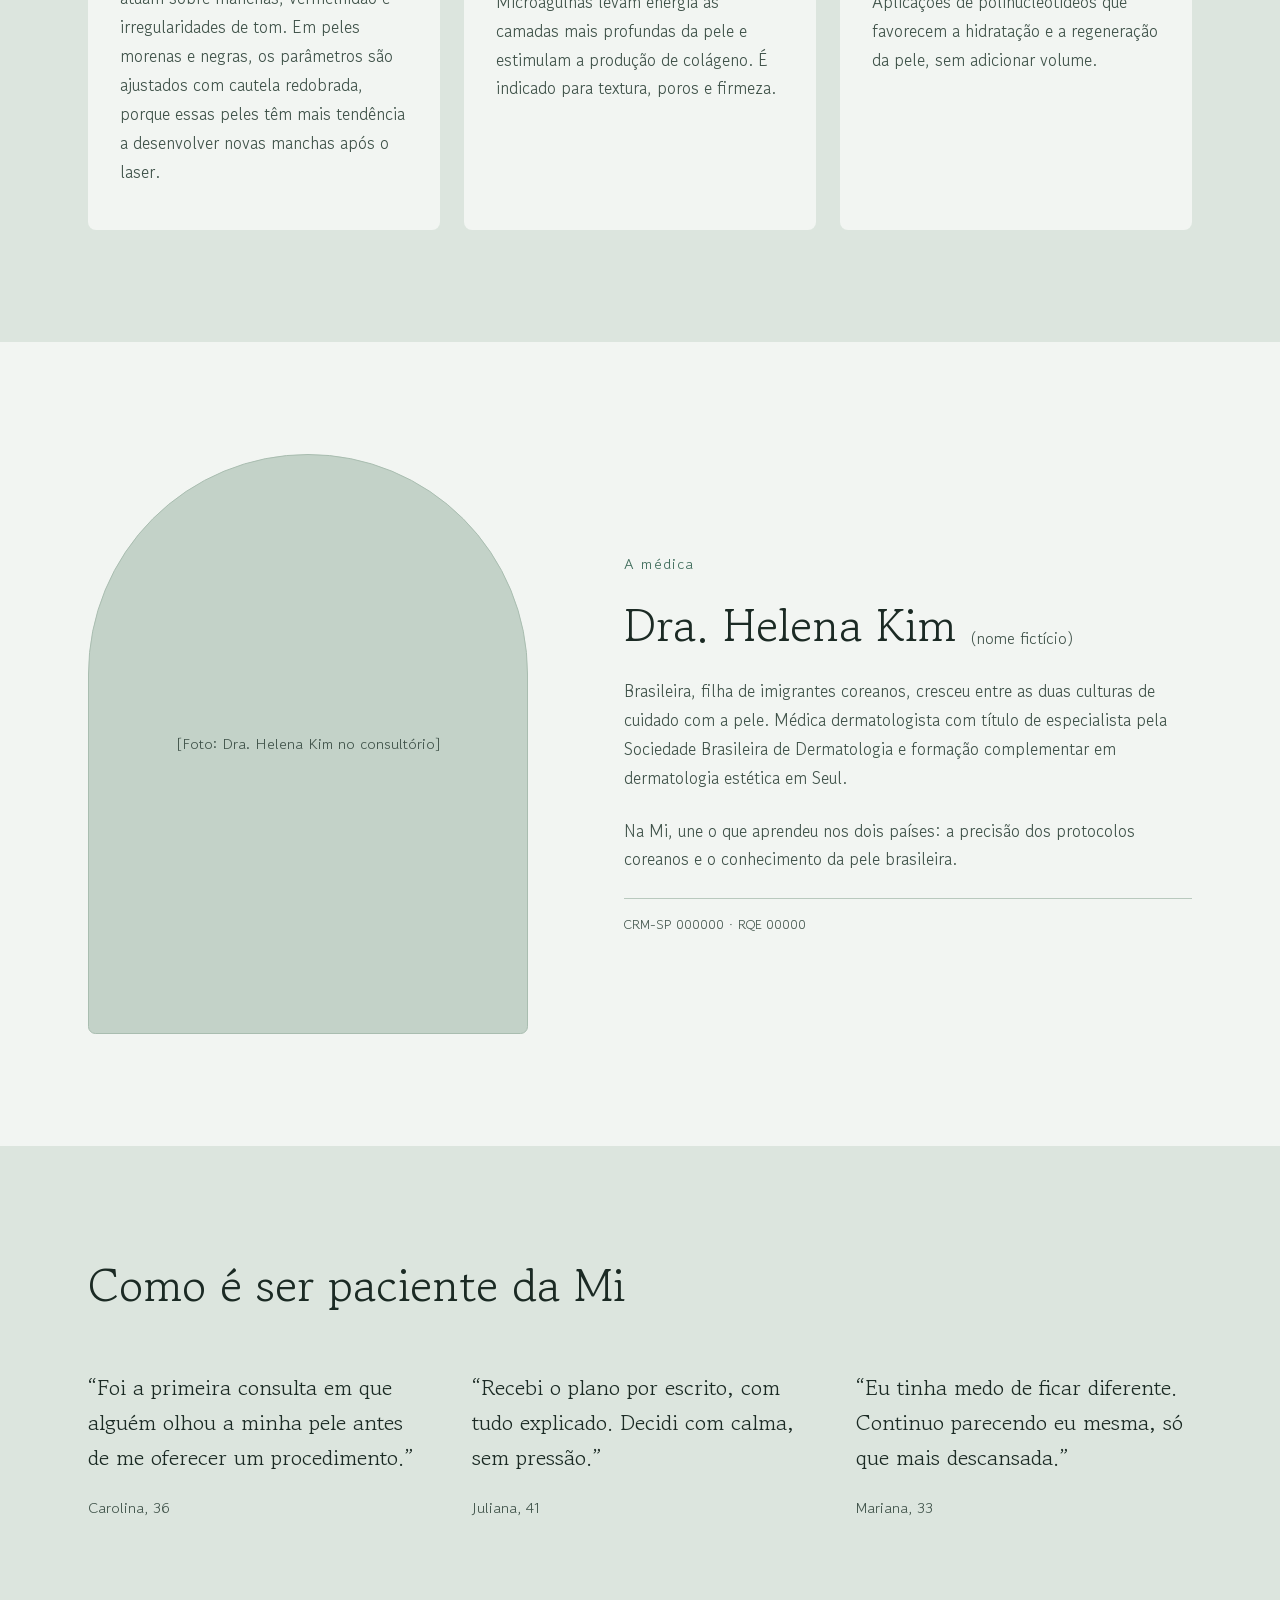
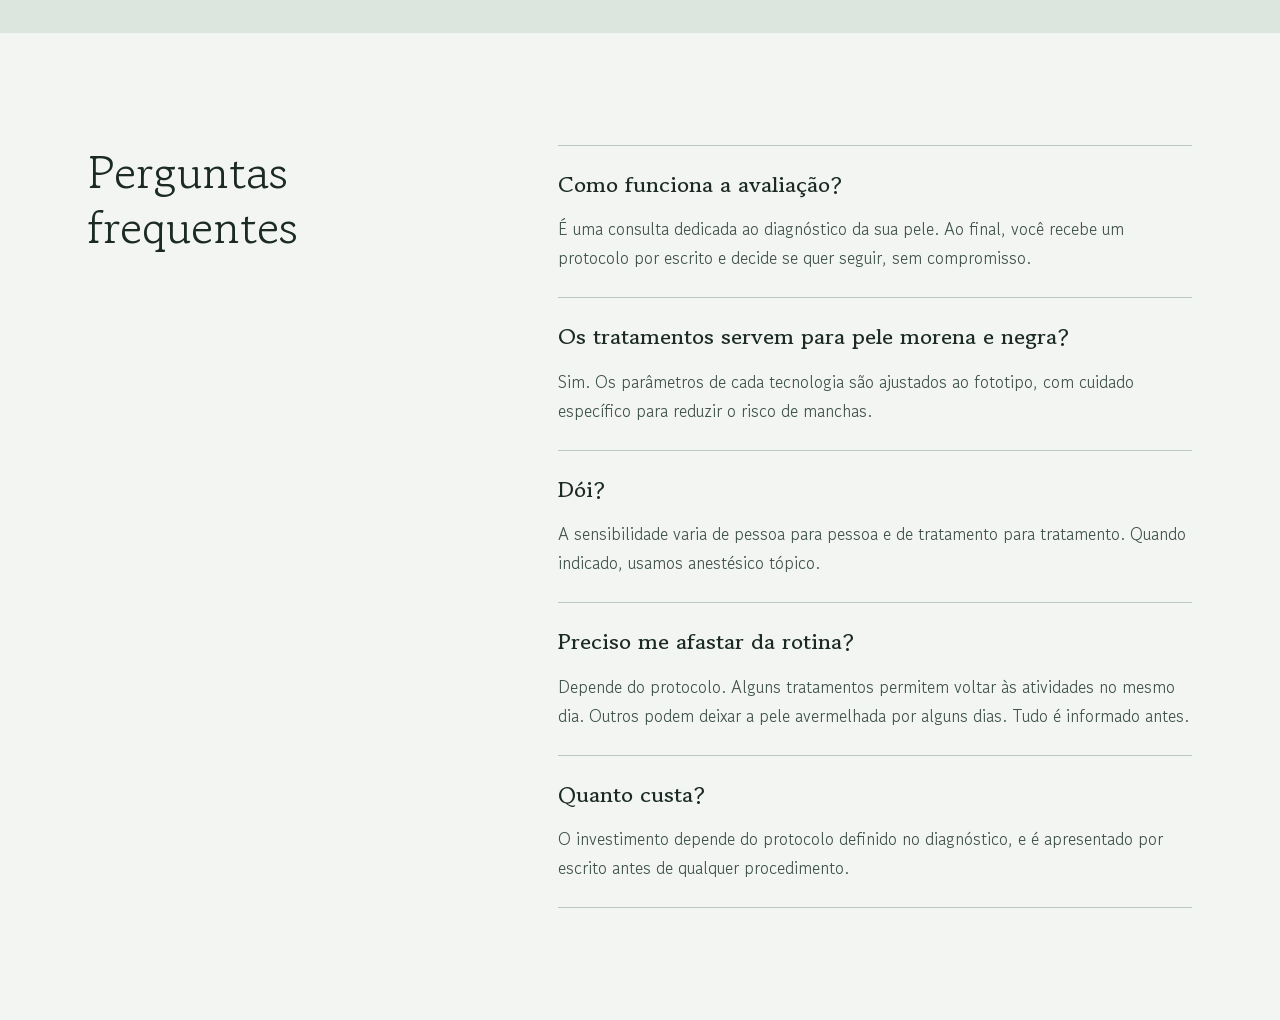
==== commit 521de802: "Seção Perguntas frequentes Co-Authored-By: Claude Opus 5.5 <noreply@anthropic.com> Claude-Session: h" ====
--- a/index.html
+++ b/index.html
@@ -146,6 +146,32 @@
         </figure>
       </div>
     </section>
+
+    <section id="duvidas" class="section section--alt split-section">
+      <h2 class="section-title">Perguntas frequentes</h2>
+      <ul class="step-list step-list--faq">
+        <li class="step">
+          <h3 class="item-title">Como funciona a avaliação?</h3>
+          <p class="body-muted">É uma consulta dedicada ao diagnóstico da sua pele. Ao final, você recebe um protocolo por escrito e decide se quer seguir, sem compromisso.</p>
+        </li>
+        <li class="step">
+          <h3 class="item-title">Os tratamentos servem para pele morena e negra?</h3>
+          <p class="body-muted">Sim. Os parâmetros de cada tecnologia são ajustados ao fototipo, com cuidado específico para reduzir o risco de manchas.</p>
+        </li>
+        <li class="step">
+          <h3 class="item-title">Dói?</h3>
+          <p class="body-muted">A sensibilidade varia de pessoa para pessoa e de tratamento para tratamento. Quando indicado, usamos anestésico tópico.</p>
+        </li>
+        <li class="step">
+          <h3 class="item-title">Preciso me afastar da rotina?</h3>
+          <p class="body-muted">Depende do protocolo. Alguns tratamentos permitem voltar às atividades no mesmo dia. Outros podem deixar a pele avermelhada por alguns dias. Tudo é informado antes.</p>
+        </li>
+        <li class="step">
+          <h3 class="item-title">Quanto custa?</h3>
+          <p class="body-muted">O investimento depende do protocolo definido no diagnóstico, e é apresentado por escrito antes de qualquer procedimento.</p>
+        </li>
+      </ul>
+    </section>
   </main>
 </body>
 </html>
--- a/css/main.css
+++ b/css/main.css
@@ -487,6 +487,10 @@
     column-gap: var(--space-6);
   }
 
+  .split-section > .section-title {
+    grid-column: 1 / span 4;
+  }
+
   .split-section > .section-head {
     grid-column: 1 / span 4;
     gap: var(--space-5);
@@ -513,7 +517,16 @@
   border-top: 1px solid var(--line);
 }
 
-@media (min-width: 1280px) {
+/* Perguntas frequentes: títulos de item menores (19px mobile, 22px desktop) */
+.step-list--faq {
+  --text-item: 19px;
+}
+
+@media (min-width: 1280px) {
+  .step-list--faq {
+    --text-item: 22px;
+  }
+
   .step {
     gap: var(--space-4);
     padding: var(--space-6) 0;
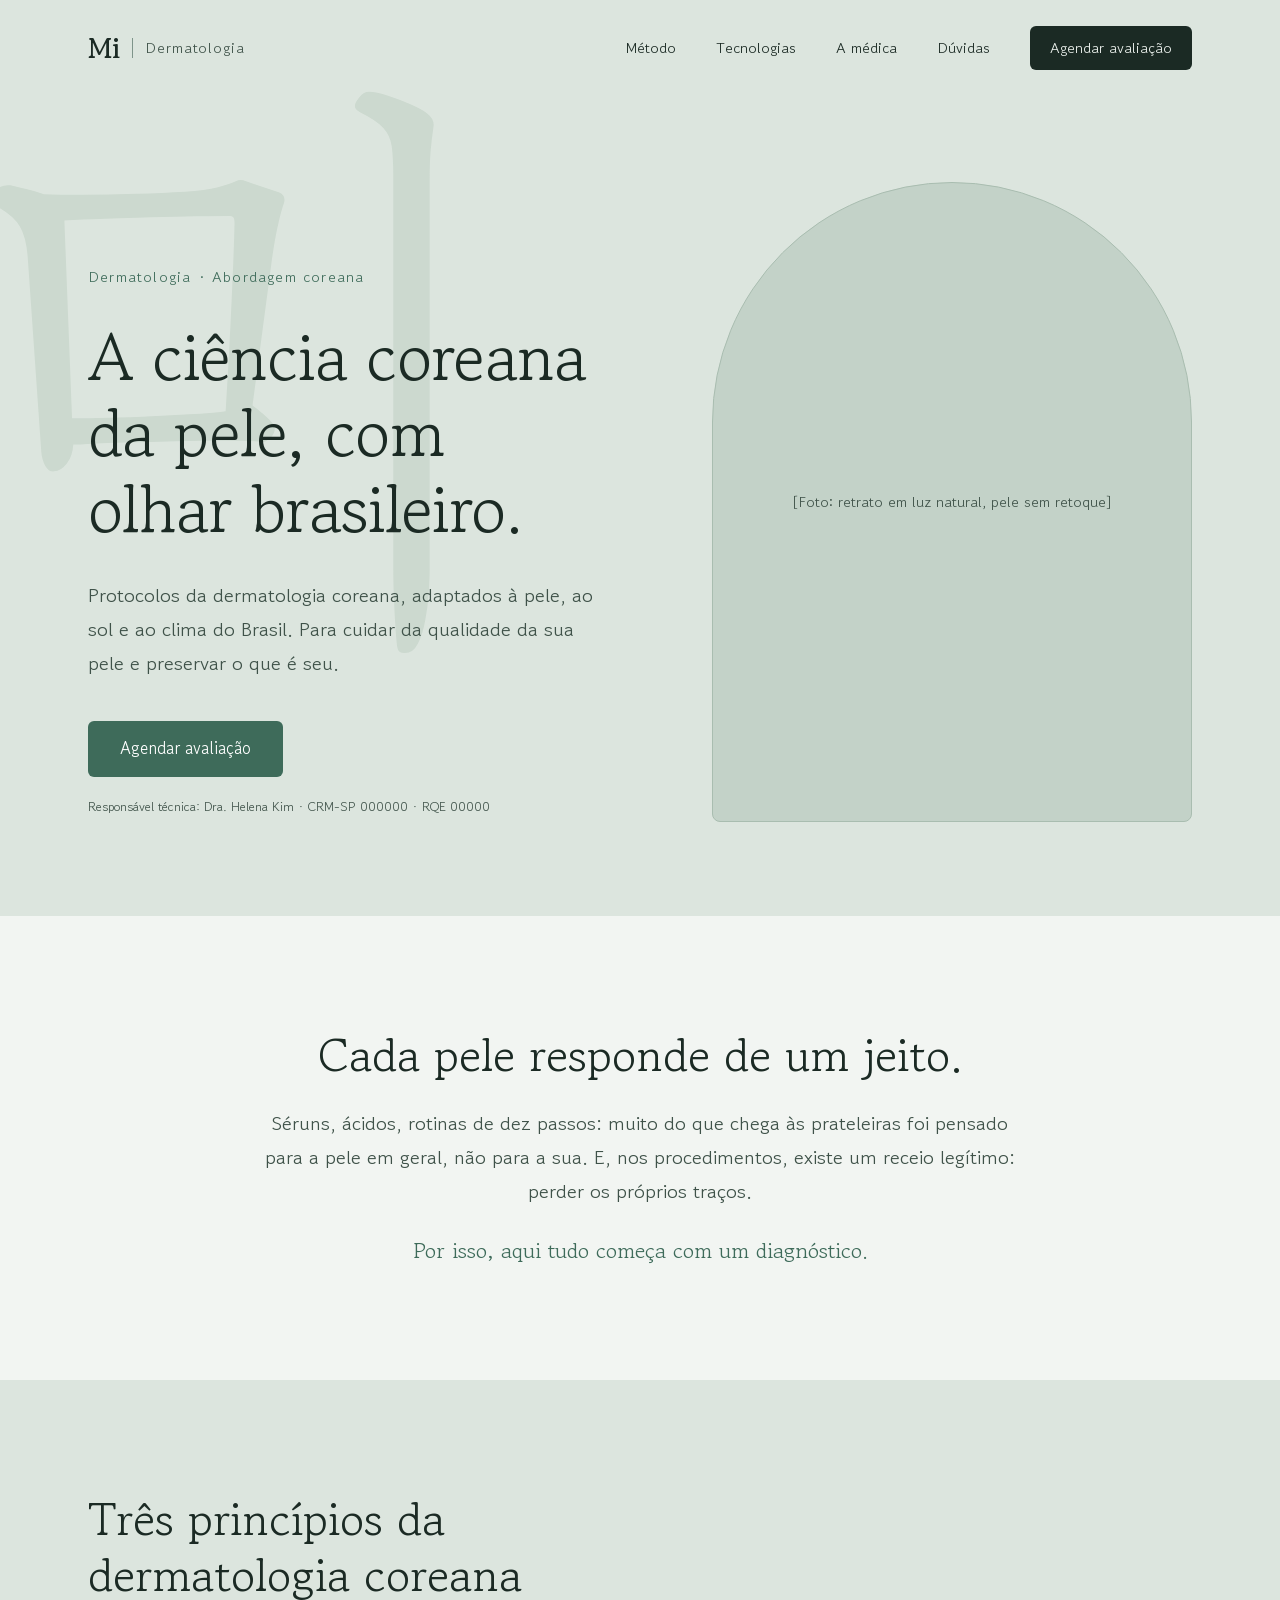
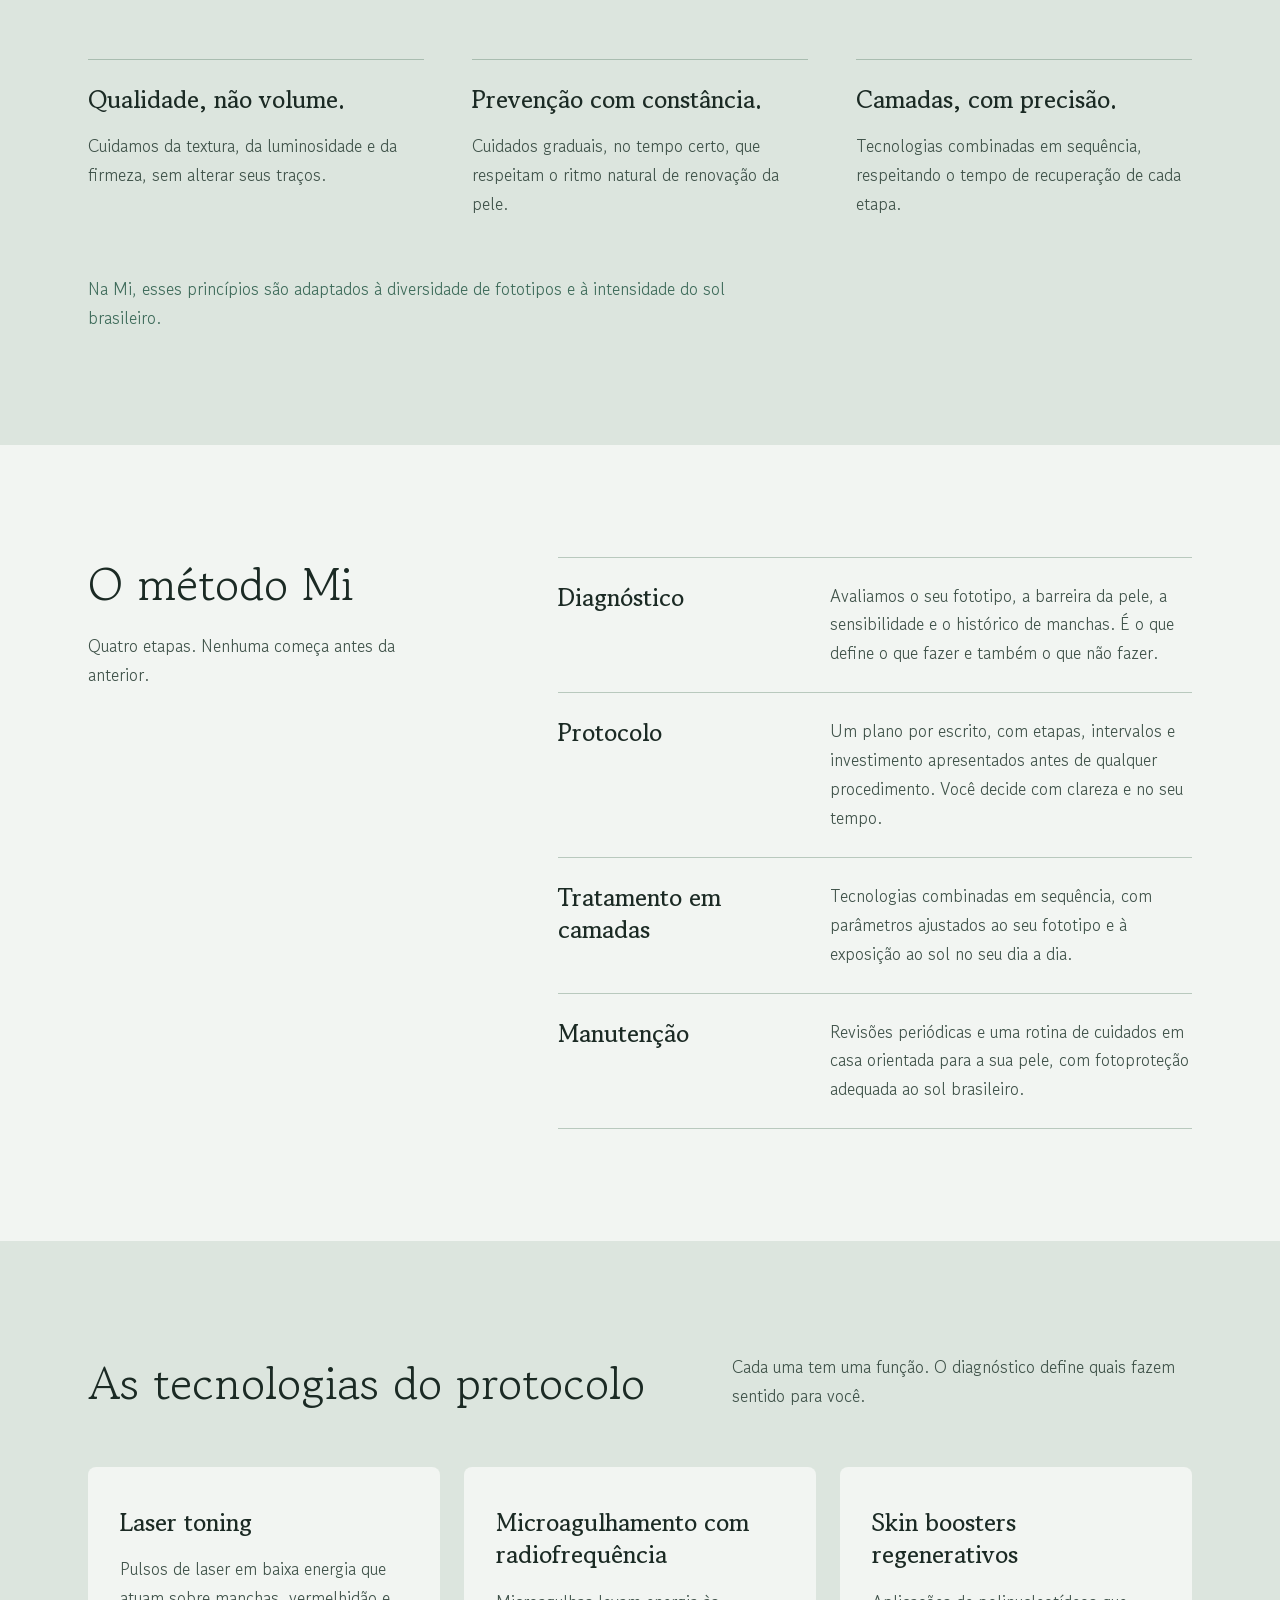
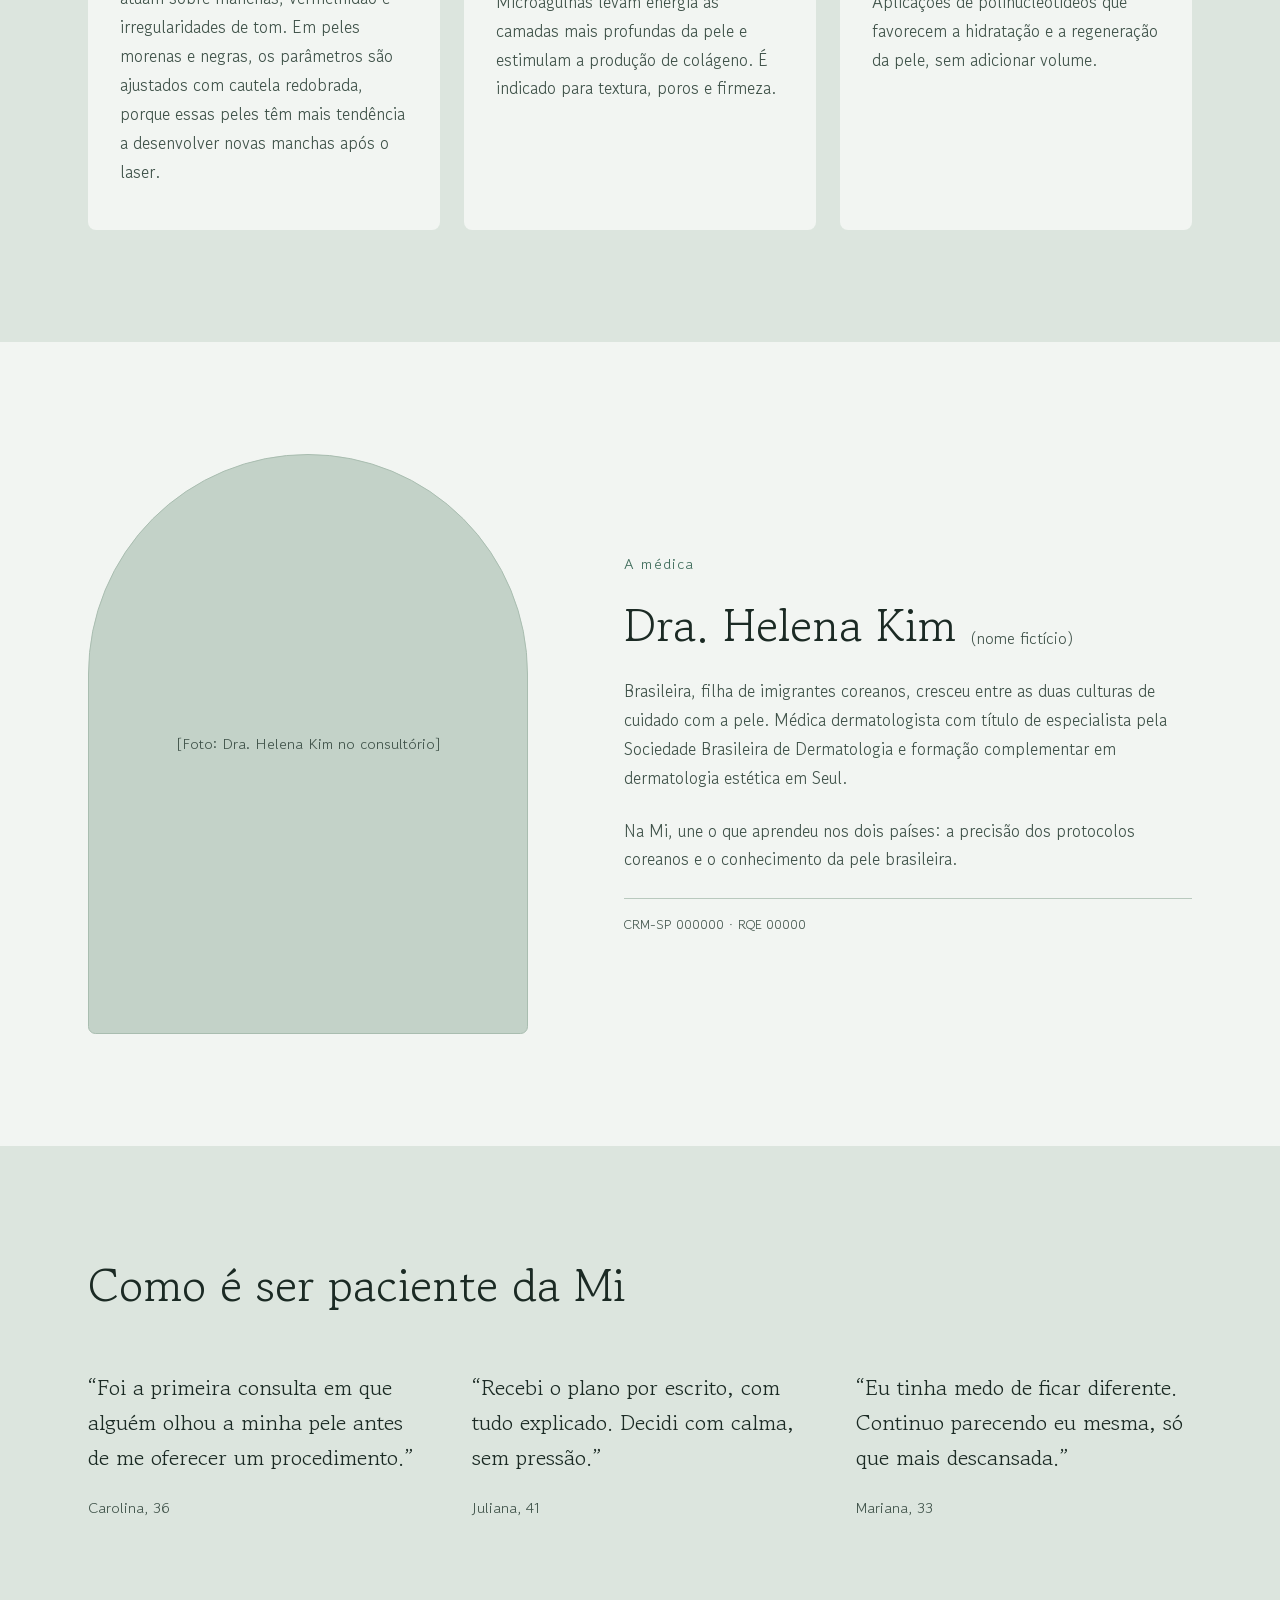
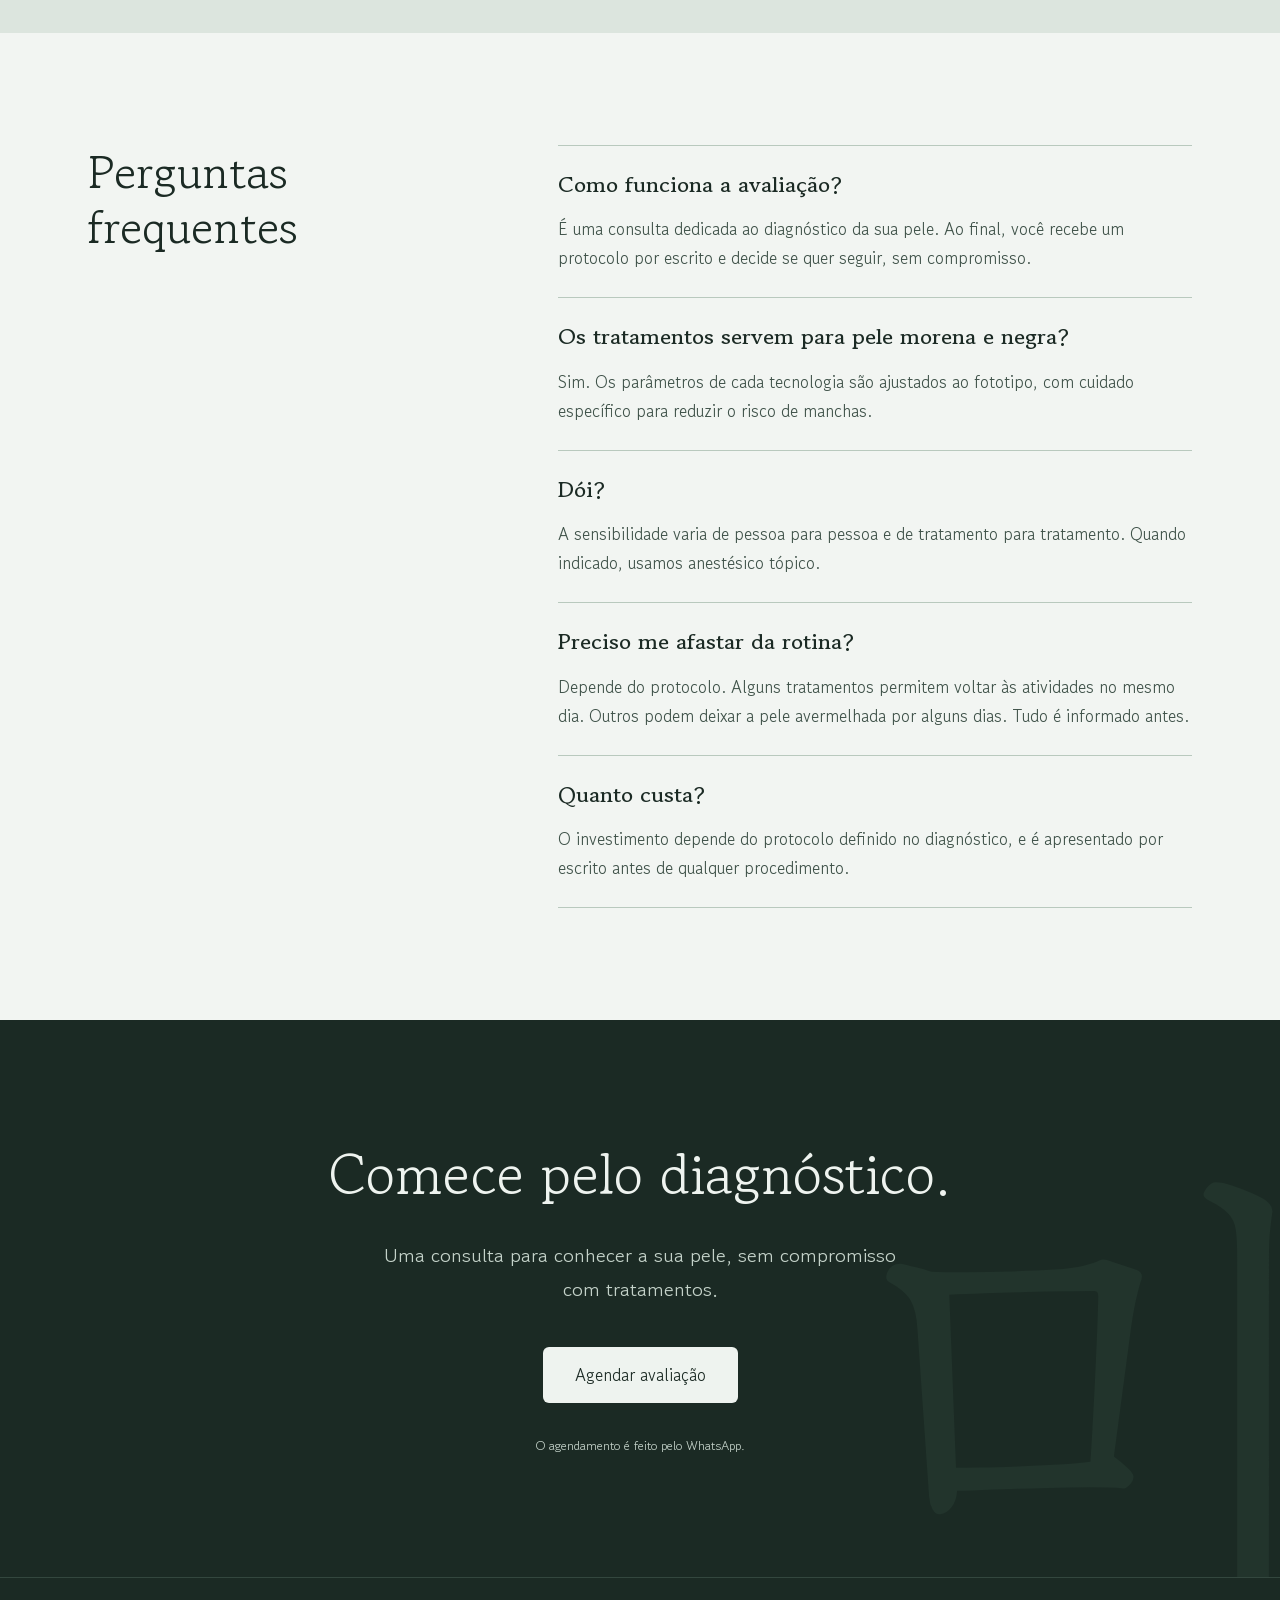
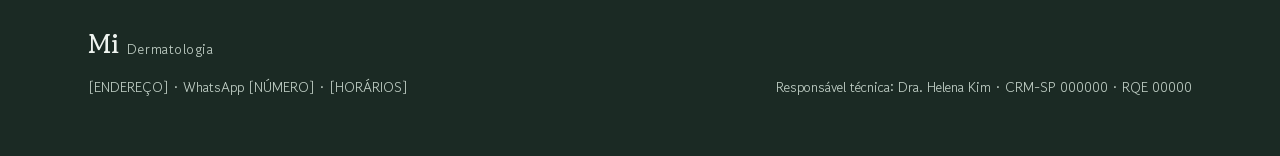
==== commit b7f24d8c: "CTA final e rodapé Co-Authored-By: Claude Opus 5.5 <noreply@anthropic.com> Claude-Session: https://c" ====
--- a/index.html
+++ b/index.html
@@ -172,6 +172,22 @@
         </li>
       </ul>
     </section>
+
+    <section id="agendar" class="final-cta">
+      <span class="final-cta__glyph" aria-hidden="true">미</span>
+      <h2 class="final-cta__title">Comece pelo diagnóstico.</h2>
+      <p class="final-cta__text">Uma consulta para conhecer a sua pele, sem compromisso com tratamentos.</p>
+      <a class="button button--inverse" href="https://wa.me/5500000000000?text=Ol%C3%A1!%20Gostaria%20de%20agendar%20uma%20avalia%C3%A7%C3%A3o%20de%20pele." target="_blank" rel="noopener">Agendar avaliação</a>
+      <p class="final-cta__note">O agendamento é feito pelo WhatsApp.</p>
+    </section>
   </main>
+
+  <footer class="site-footer">
+    <div class="site-footer__brand">
+      <p class="site-footer__logo">Mi <span class="site-footer__logo-name">Dermatologia</span></p>
+      <p><span class="site-footer__line">[ENDEREÇO]</span><span class="site-footer__sep"> · </span><span class="site-footer__line">WhatsApp [NÚMERO] · [HORÁRIOS]</span></p>
+    </div>
+    <p><span class="site-footer__line">Responsável técnica: Dra. Helena Kim</span><span class="site-footer__sep"> · </span><span class="site-footer__line">CRM-SP 000000 · RQE 00000</span></p>
+  </footer>
 </body>
 </html>
--- a/css/main.css
+++ b/css/main.css
@@ -35,6 +35,11 @@
   --technologies-intro-width: 460px;
   --doctor-text-width: 620px;
   --text-note: 14px;
+  --text-cta-final: 36px;
+  --text-footer: 13px;
+  --footer-logo: 22px;
+  --glyph-cta-size: 300px;
+  --cta-text-width: 520px;
   --focus-ring: 2px;
 
   /* Acima de 1440px o conteúdo fica numa coluna centralizada; o fundo segue a tela toda.
@@ -63,6 +68,10 @@
     --glyph-size: 640px;
     --hero-min-height: 820px;
     --text-note: 16px;
+    --text-cta-final: 56px;
+    --text-footer: 14px;
+    --footer-logo: 26px;
+    --glyph-cta-size: 560px;
     --page-inline: calc(var(--page-offset) + var(--page-gutter-desktop));
   }
 }
@@ -212,6 +221,15 @@
   color: var(--on-accent);
 }
 
+.button--inverse {
+  background: var(--ink-inverse);
+  color: var(--ink);
+}
+
+.button--inverse:hover {
+  color: var(--ink);
+}
+
 .button--menu {
   min-height: var(--button-height-menu);
   padding: 0 var(--space-5);
@@ -676,3 +694,141 @@
     gap: var(--space-5);
   }
 }
+
+/* CTA final: única seção escura da página, com o glifo 미 ao fundo */
+.final-cta {
+  position: relative;
+  display: flex;
+  flex-direction: column;
+  gap: var(--space-5);
+  overflow: hidden;
+  padding: calc(var(--section-y-mobile) + var(--space-4)) var(--page-inline);
+  background: var(--ink);
+}
+
+.final-cta :focus-visible {
+  outline-color: var(--ink-inverse);
+}
+
+.final-cta__glyph {
+  position: absolute;
+  right: calc(-1 * (var(--space-8) + var(--space-2)));
+  bottom: calc(-1 * (var(--space-12) + var(--space-3)));
+  font-family: var(--font-display);
+  font-size: var(--glyph-cta-size);
+  line-height: 1;
+  color: var(--ink-glyph);
+  pointer-events: none;
+  user-select: none;
+}
+
+/* Conteúdo acima do glifo */
+.final-cta > :not(.final-cta__glyph) {
+  position: relative;
+}
+
+.final-cta__title {
+  font-family: var(--font-display);
+  font-weight: 400;
+  font-size: var(--text-cta-final);
+  line-height: 1.25;
+  color: var(--ink-inverse);
+}
+
+.final-cta__text {
+  font-size: var(--text-lead);
+  line-height: 1.7;
+  color: var(--ink-inverse-muted);
+}
+
+.final-cta .button {
+  margin-top: var(--space-2);
+}
+
+.final-cta__note {
+  font-size: var(--text-caption);
+  text-align: center;
+  color: var(--ink-inverse-muted);
+}
+
+@media (min-width: 1280px) {
+  .final-cta {
+    align-items: center;
+    gap: calc(var(--space-6) + var(--space-2));
+    padding-block: calc(var(--section-y-desktop) + var(--space-2));
+    text-align: center;
+  }
+
+  .final-cta__glyph {
+    right: calc(var(--page-offset) - (var(--space-12) + var(--space-3)));
+    bottom: calc(-1 * (var(--section-y-desktop) + var(--space-2)));
+  }
+
+  .final-cta__title {
+    line-height: 1.2;
+  }
+
+  .final-cta__text {
+    max-width: var(--cta-text-width);
+  }
+}
+
+/* Rodapé: continua o fundo escuro, separado do CTA por um fio */
+.site-footer {
+  display: flex;
+  flex-direction: column;
+  gap: var(--space-3);
+  padding: var(--space-8) var(--page-inline) var(--space-12);
+  border-top: 1px solid var(--ink-line);
+  background: var(--ink);
+  color: var(--ink-inverse-muted);
+  font-size: var(--text-footer);
+  line-height: 1.7;
+}
+
+.site-footer__brand {
+  display: flex;
+  flex-direction: column;
+  gap: var(--space-3);
+}
+
+.site-footer__logo {
+  font-family: var(--font-display);
+  font-weight: 700;
+  font-size: var(--footer-logo);
+  line-height: 1.4;
+  color: var(--ink-inverse);
+}
+
+.site-footer__logo-name {
+  font-family: var(--font-sans);
+  font-weight: 400;
+  font-size: var(--text-footer);
+  letter-spacing: 0.06em;
+  color: var(--ink-inverse-muted);
+}
+
+/* No mobile, cada parte ocupa uma linha; no desktop, ficam separadas por "·" */
+.site-footer__line {
+  display: block;
+}
+
+.site-footer__sep {
+  display: none;
+}
+
+@media (min-width: 1280px) {
+  .site-footer {
+    flex-direction: row;
+    align-items: flex-end;
+    justify-content: space-between;
+    gap: var(--space-12);
+    padding: var(--space-12) var(--page-inline) var(--space-14);
+    line-height: 1.8;
+  }
+
+  .site-footer__line,
+  .site-footer__sep {
+    display: inline;
+  }
+}
